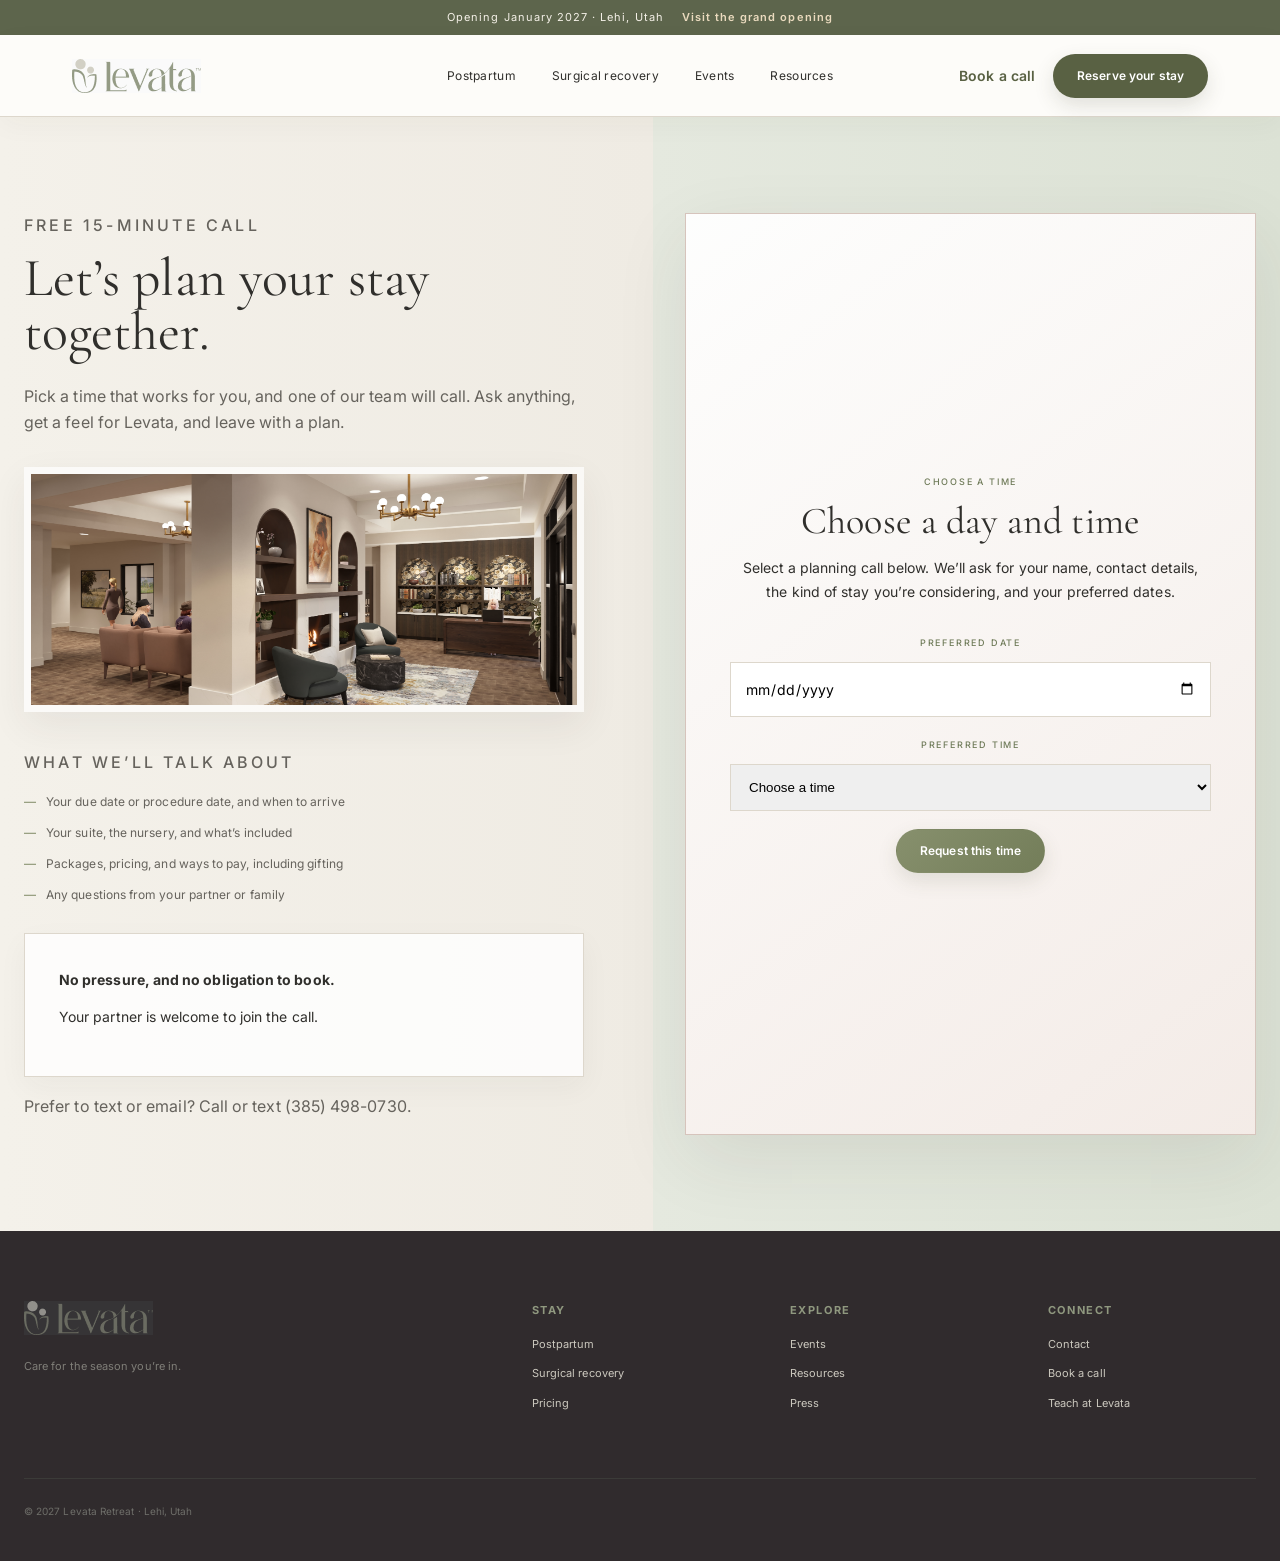
==== concierge.html @ 1cac67ce "Initial Levata retreat prototype" ====
<!doctype html>
<html lang="en"><head><meta charset="UTF-8" /><meta name="viewport" content="width=device-width, initial-scale=1.0" /><title>Book a Call — Levata Retreat</title><meta name="description" content="Schedule a free 15-minute call with Levata to plan your stay." /><link rel="stylesheet" href="styles.css?v=13" /><script src="components.js?v=5" defer></script><script src="script.js" defer></script></head>
<body><levata-header active="concierge"></levata-header><main class="concierge-main"><div class="copy"><p class="eyebrow">Free 15-minute call</p><h1>Let’s plan your stay together.</h1><p>Pick a time that works for you, and one of our team will call. Ask anything, get a feel for Levata, and leave with a plan.</p><figure class="inline-photo"><img src="assets/space-lounge.png" alt="The welcoming lounge at Levata" /></figure><p class="eyebrow" style="margin-top:38px">What we’ll talk about</p><ul class="check-list"><li>Your due date or procedure date, and when to arrive</li><li>Your suite, the nursery, and what’s included</li><li>Packages, pricing, and ways to pay, including gifting</li><li>Any questions from your partner or family</li></ul><div class="panel" style="margin-top:28px"><strong>No pressure, and no obligation to book.</strong><p>Your partner is welcome to join the call.</p></div><p>Prefer to text or email? Call or text (385) 498-0730.</p></div><div class="calendar-embed"><div><p class="eyebrow">Choose a time</p><h2>Choose a day and time</h2><p>Select a planning call below. We’ll ask for your name, contact details, the kind of stay you’re considering, and your preferred dates.</p><form class="js-demo-form" style="margin-top:26px"><label class="eyebrow" for="call-date">Preferred date</label><input id="call-date" type="date" required style="width:100%;margin:10px 0 14px;padding:14px;border:1px solid var(--line)" /><label class="eyebrow" for="call-time">Preferred time</label><select id="call-time" required style="width:100%;margin:10px 0 18px;padding:14px;border:1px solid var(--line)"><option value="">Choose a time</option><option>9:00 a.m.</option><option>11:30 a.m.</option><option>2:00 p.m.</option><option>4:30 p.m.</option></select><button class="button button-olive" type="submit">Request this time</button></form></div></div></main><levata-footer></levata-footer></body></html>
---- styles.css ----
@import url('https://fonts.googleapis.com/css2?family=Cormorant+Garamond:ital,wght@0,400;0,500;0,600;1,400&family=Inter:wght@300;400;500;600&display=swap');

:root {
  --ink: #302f2c;
  --muted: #66635d;
  --olive: #7d8864;
  --olive-dark: #596143;
  --cream: #f2efe8;
  --paper: #fbfaf7;
  --line: #ddd7cc;
  --dark: #302f31;
  --champagne: #b7a47f;
  --rose-clay: #8b6e69;
  --rose-wash: #efe4df;
  --plum-ink: #4a3d40;
  --sage-wash: #e5e9df;
  --sage-soft: #d8decf;
  --sage-mid: #c9d0bd;
  --shadow-soft: 0 24px 70px rgba(52, 47, 39, .09);
  --shadow-card: 0 14px 36px rgba(52, 47, 39, .07);
  --display: 'Cormorant Garamond', Georgia, serif;
  --sans: 'Inter', Arial, sans-serif;
  --page-gutter: max(24px, calc((100vw - 1300px) / 2));
  --section-space: clamp(84px, 7.5vw, 116px);
}

* { box-sizing: border-box; }
html { scroll-behavior: smooth; }
body {
  margin: 0;
  overflow-x: hidden;
  background: var(--paper);
  color: var(--ink);
  font-family: var(--sans);
  font-size: 14px;
  line-height: 1.65;
  letter-spacing: .005em;
  -webkit-font-smoothing: antialiased;
  text-rendering: optimizeLegibility;
}
::selection { background: #d8d2c2; color: var(--ink); }
main, header, footer, section, article, div { min-width: 0; }
h1, h2, h3, h4, p, dd { overflow-wrap: break-word; }
button, input { font: inherit; }
button, a { color: inherit; }
button { cursor: pointer; }
a { text-decoration: none; }
img { display: block; width: 100%; height: 100%; object-fit: cover; }

.announcement {
  min-height: 35px;
  padding: 8px 24px;
  background: #5d654c;
  display: flex;
  justify-content: center;
  align-items: center;
  gap: 18px;
  color: #f5f1e8;
  font-size: 11px;
  line-height: 1.5;
  letter-spacing: .095em;
  text-align: center;
}
.text-link, .footer-link { border: 0; background: none; padding: 0; }
.announcement .text-link { flex: 0 0 auto; color: #eadabe; font-weight: 600; }
.text-link:hover, a:hover { opacity: .68; }

.site-header {
  height: 82px;
  padding: 0 72px;
  position: sticky;
  top: 0;
  z-index: 20;
  display: grid;
  grid-template-columns: minmax(170px, 1fr) auto minmax(260px, 1fr);
  align-items: center;
  gap: 24px;
  background: rgba(253,252,249,.94);
  border-bottom: 1px solid var(--line);
  box-shadow: 0 8px 28px rgba(47, 44, 37, .035);
  backdrop-filter: blur(18px) saturate(115%);
}
.brand { display: block; width: 129px; height: 34px; }
.brand img { width: 129px; height: 34px; object-fit: contain; filter: saturate(.78) contrast(.96); }
.nav { display: flex; align-items: center; justify-content: center; gap: clamp(22px, 2.8vw, 42px); font-size: 12px; letter-spacing: .025em; white-space: nowrap; }
.header-actions { display: flex; align-items: center; justify-content: flex-end; gap: 18px; white-space: nowrap; }
.menu-button { display: none; border: 0; background: none; padding: 10px; }
.menu-button span { display: block; width: 22px; height: 1px; margin: 0; background: var(--ink); }

.button {
  width: fit-content;
  max-width: 100%;
  min-height: 44px;
  padding: 11px 23px;
  border: 1px solid transparent;
  border-radius: 999px;
  display: inline-flex;
  align-items: center;
  justify-content: center;
  flex: 0 0 auto;
  font-size: 12px;
  font-weight: 600;
  line-height: 18px;
  text-align: center;
  white-space: nowrap;
  letter-spacing: .01em;
  box-shadow: inset 0 0 0 1px rgba(255,255,255,.08);
  transition: transform .25s ease, background .25s ease, box-shadow .25s ease;
}
.button:hover { opacity: 1; transform: translateY(-2px); box-shadow: 0 10px 24px rgba(54, 52, 44, .13); }
.button-dark { background: var(--olive-dark); color: #fff; box-shadow: 0 8px 20px rgba(64, 69, 46, .15); }
.button-olive { background: linear-gradient(135deg, #87906d, #737d59); color: #fff; box-shadow: 0 8px 20px rgba(68, 74, 50, .13); }
.button-outline { background: rgba(255,255,255,.22); border-color: #9c978d; }
.button-light { background: #f5f2ea; }
.button-outline-light { border-color: rgba(255,255,255,.45); color: #fff; }
.header-actions .button.active-nav { color: #fff; }

.hero {
  min-height: 728px;
  padding: 22px;
  display: grid;
  grid-template-columns: minmax(0, 42.4%) minmax(0, 1fr);
  background: #e9e5dc;
}
.hero-copy {
  min-height: 728px;
  padding: clamp(64px, 6.9vw, 104px);
  display: flex;
  flex-direction: column;
  align-items: flex-start;
  justify-content: center;
  position: relative;
  background: linear-gradient(145deg, #f4f0eb 0%, #eee8e3 58%, #eadfda 100%);
  border: 1px solid rgba(183,164,127,.14);
}
.hero-copy::after {
  content: '';
  width: 72px;
  height: 1px;
  position: absolute;
  right: 0;
  bottom: 48px;
  background: linear-gradient(90deg, transparent, rgba(89,97,67,.45));
}
.eyebrow {
  margin: 0;
  color: #6f7b59;
  font-size: 9px;
  font-weight: 500;
  line-height: 1.5;
  letter-spacing: .2em;
  text-transform: uppercase;
}
.hero h1, .section-heading h2, .spaces h2, .events h2, .closing h2, .modal h2, .booking-drawer h2 {
  font-family: var(--display);
  font-weight: 400;
}
.hero h1 {
  width: min(100%, 415px);
  margin: 22px 0 28px;
  font-size: clamp(54px, 5vw, 75.6px);
  line-height: .98;
  letter-spacing: -.028em;
  text-wrap: balance;
}
.lede { width: min(100%, 415px); margin: 0; color: var(--muted); font-size: 15px; font-weight: 300; line-height: 1.9; }
.button-row { display: flex; align-items: center; gap: 11px; margin-top: 34px; }
.hero .button-row { flex-wrap: wrap; }
.hero-image { min-height: 728px; overflow: hidden; border: 1px solid rgba(255,255,255,.7); border-radius: 2px; box-shadow: inset 0 0 0 8px rgba(255,255,255,.06); }
.hero-image::after { content: ''; position: absolute; inset: 0; pointer-events: none; background: linear-gradient(180deg, rgba(44,40,34,.03), transparent 55%, rgba(44,40,34,.1)); }
.hero-image { position: relative; }
.hero-image img { object-position: center; }

.stay-planner {
  width: min(1120px, calc(100% - 48px));
  min-height: 80px;
  margin: -28px auto 0;
  padding: 18px;
  position: relative;
  z-index: 5;
  display: grid;
  grid-template-columns: repeat(3, minmax(0, 1fr)) 130px;
  align-items: center;
  background: #fff;
  border: 1px solid var(--line);
  border-color: #d7d0c4;
  box-shadow: var(--shadow-soft);
}
.planner-field {
  min-width: 0;
  min-height: 44px;
  padding: 0 26px;
  border: 0;
  border-right: 1px solid var(--line);
  background: none;
  text-align: left;
}
.planner-field small { display: block; color: #8c8c87; font-size: 9px; letter-spacing: .16em; text-transform: uppercase; }
.planner-field span { display: block; overflow: hidden; font-size: 12px; text-overflow: ellipsis; white-space: nowrap; }

.section-pad { padding: var(--section-space) var(--page-gutter); }

.invitation {
  display: grid;
  grid-template-columns: minmax(260px, 374px) minmax(0, 776px);
  justify-content: center;
  align-items: center;
  gap: clamp(64px, 9.9vw, 150px);
  background: var(--paper);
}
.date-card {
  width: min(100%, 325px);
  aspect-ratio: 1;
  justify-self: center;
  display: flex;
  flex-direction: column;
  align-items: center;
  justify-content: center;
  position: relative;
  background: linear-gradient(145deg, #f3e9e4, var(--rose-wash));
  border: 1px solid #dbcac1;
  box-shadow: var(--shadow-card);
}
.date-card::before, .date-card::after { content: ''; position: absolute; width: 34px; height: 34px; border-color: rgba(183,164,127,.65); }
.date-card::before { top: 14px; left: 14px; border-top: 1px solid; border-left: 1px solid; }
.date-card::after { right: 14px; bottom: 14px; border-right: 1px solid; border-bottom: 1px solid; }
.date-card span { font-size: 9px; letter-spacing: .2em; }
.date-card strong { margin: 4px; font: 500 72px/1 var(--display); }
.invitation-copy { max-width: 776px; }
.invitation h2 { max-width: 680px; margin: 12px 0 18px; font: 400 clamp(42px, 4vw, 60px)/1.02 var(--display); text-wrap: balance; }
.invitation-copy > p { max-width: 660px; color: var(--muted); }
.invitation dl { margin: 30px 0; display: grid; grid-template-columns: repeat(3, minmax(0, 1fr)); gap: 24px; }
.invitation dt { color: #8c8c87; font-size: 9px; letter-spacing: .15em; text-transform: uppercase; }
.invitation dd { margin: 3px 0 0; font-size: 12px; }

.stays { background: linear-gradient(145deg, #e7ebe1 0%, #dce2d5 68%, #eadfda 100%); border-block: 1px solid #d2d9ca; }
.section-heading {
  max-width: 1300px;
  margin: 0 auto 60px;
  display: grid;
  grid-template-columns: minmax(0, 1fr) minmax(280px, 520px);
  align-items: end;
  gap: clamp(48px, 8vw, 120px);
}
.section-heading .eyebrow { grid-column: 1 / -1; }
.section-heading h2 { margin: 12px 0 0; font-size: clamp(48px, 4.7vw, 70px); line-height: 1; text-wrap: balance; }
.section-heading h2::after, .spaces-heading h2::after { content: ''; width: 46px; height: 1px; margin-top: 26px; display: block; background: linear-gradient(90deg, var(--champagne), var(--rose-clay)); }
.section-heading > p:last-child { max-width: 460px; margin: 0; align-self: end; color: var(--muted); }
.stay-grid { max-width: 1300px; margin: auto; display: grid; grid-template-columns: repeat(2, minmax(0, 1fr)); gap: 2px; }
.stay-card { overflow: hidden; background: rgba(255,255,255,.78); border: 1px solid rgba(215,208,196,.8); box-shadow: var(--shadow-card); transition: transform .35s ease, box-shadow .35s ease; }
.stay-card:hover { transform: translateY(-5px); box-shadow: 0 24px 50px rgba(52,47,39,.11); }
.stay-card > img { transition: transform .7s cubic-bezier(.2,.7,.2,1); }
.stay-card:hover > img { transform: scale(1.018); }
.stay-card > img { height: auto; aspect-ratio: 1.75 / 1; }
.card-copy { padding: 30px 34px 34px; }
.card-copy h3 { margin: 0 0 12px; font: 500 32px/1.2 var(--display); }
.card-copy p { max-width: 480px; color: var(--muted); font-size: 12px; }
.card-copy a { margin-top: 15px; display: inline-flex; gap: 10px; font-size: 11px; letter-spacing: .08em; text-transform: uppercase; }

.care {
  display: grid;
  grid-template-columns: minmax(280px, 374px) minmax(0, 1fr);
  align-items: start;
  gap: clamp(64px, 9.9vw, 150px);
  background: var(--paper);
}
.care-intro h2 { margin: 15px 0 28px; font: 400 clamp(48px, 4.7vw, 70px)/.9 var(--display); }
.care-intro > p:last-child { max-width: 360px; color: var(--muted); }
.care-grid { display: grid; grid-template-columns: repeat(2, minmax(0, 1fr)); border-top: 1px solid var(--line); border-left: 1px solid var(--line); }
.care-grid article { min-height: 220px; padding: clamp(28px, 2.7vw, 40px); border-right: 1px solid var(--line); border-bottom: 1px solid var(--line); background: rgba(255,255,255,.45); transition: background .3s ease; }
.care-grid article:hover { background: #f3f0e8; }
.care-grid span { width: 32px; height: 32px; border-radius: 50%; display: grid; place-items: center; background: var(--rose-wash); color: var(--rose-clay); font-size: 9px; border: 1px solid #e0d0ca; }
.care-grid h3 { margin: 36px 0 12px; font: 400 28px/1 var(--display); }
.care-grid p { margin-bottom: 0; color: var(--muted); font-size: 12px; }

.spaces { background: linear-gradient(145deg, #d8ded0 0%, #cbd3c2 74%, #daccc8 100%); border-block: 1px solid #c4ccba; }
.spaces-heading {
  max-width: 1300px;
  margin: 0 auto 55px;
  display: grid;
  grid-template-columns: minmax(0, 1fr) minmax(280px, 520px);
  align-items: end;
  gap: clamp(48px, 8vw, 120px);
}
.spaces-heading h2 { margin: 12px 0 0; font-size: clamp(48px, 4.7vw, 70px); line-height: 1; text-wrap: balance; }
.spaces-heading > p { max-width: 480px; margin: 0; color: var(--muted); }
.space-grid { max-width: 1300px; margin: auto; display: grid; grid-template-columns: repeat(3, minmax(0, 1fr)); gap: 2px; }
.space-card { min-height: 540px; position: relative; overflow: hidden; border: 1px solid rgba(255,255,255,.48); box-shadow: var(--shadow-card); }
.space-card::after { content: ''; position: absolute; inset: 35% 0 0; background: linear-gradient(transparent, rgba(35,35,32,.85)); }
.space-card img { position: absolute; inset: 0; transition: transform .7s; }
.space-card:hover img { transform: scale(1.025); }
.space-card > div { position: absolute; z-index: 2; right: 28px; bottom: 28px; left: 28px; color: #fff; }
.space-card span { width: 38px; height: 38px; border-radius: 50%; display: grid; place-items: center; background: rgba(239,228,223,.94); color: var(--plum-ink); font-size: 10px; border: 1px solid rgba(255,255,255,.55); }
.space-card h3 { margin: 16px 0 5px; font: 400 30px/1.3 var(--display); }
.space-card p { max-width: 330px; margin: 0; color: rgba(255,255,255,.75); font-size: 12px; }

.events {
  display: grid;
  grid-template-columns: minmax(0, 640px) minmax(320px, 520px);
  justify-content: center;
  align-items: center;
  gap: clamp(64px, 9vw, 136px);
  background: var(--paper);
}
.events-image { height: auto; aspect-ratio: 4 / 3; overflow: hidden; border: 10px solid #f1ede5; box-shadow: var(--shadow-soft); }
.events h2 { margin: 12px 0 24px; font-size: clamp(48px, 4.25vw, 64px); line-height: 1.02; letter-spacing: -.025em; text-wrap: balance; }
.events-copy > p:not(.eyebrow) { max-width: 520px; color: var(--muted); }
.events-copy .button { margin-top: 24px; }

.closing { padding: 110px 24px; background: radial-gradient(circle at 50% 0%, #514346 0%, #332d2f 62%); color: #fff; text-align: center; border-top: 1px solid rgba(183,164,127,.3); }
.closing .eyebrow { color: #b8bea9; }
.closing h2 { max-width: 820px; margin: 12px auto 10px; font-size: clamp(48px, 4.25vw, 64px); line-height: 1.02; text-wrap: balance; }
.closing > p:not(.eyebrow) { color: #c8c5bc; }
.closing .button-row { justify-content: center; }

footer {
  padding: 70px var(--page-gutter) 42px;
  display: grid;
  grid-template-columns: minmax(260px, 2.2fr) repeat(3, minmax(130px, 1fr));
  gap: 50px;
  background: #302b2d;
  color: #cbc8be;
}
footer > div { display: flex; flex-direction: column; align-items: flex-start; gap: 11px; }
.brand-footer { opacity: .78; }
.brand-footer + p { color: #7f7e78; font-size: 11px; }
footer h4 { margin: 0 0 5px; color: #8f987f; font-size: 11px; letter-spacing: .14em; text-transform: uppercase; }
footer a, .footer-link { color: #cbc8be; font-size: 11px; text-align: left; }
.copyright { grid-column: 1 / -1; margin: 16px 0 0; padding-top: 24px; border-top: 1px solid #3b3b38; color: #6e6e69; font-size: 10px; }

/* Interior pages */
.page-hero {
  min-height: 632px;
  padding: 96px var(--page-gutter);
  display: grid;
  grid-template-columns: minmax(0, 507px) minmax(360px, 440px);
  justify-content: center;
  align-items: center;
  gap: 64px;
  position: relative;
  background: linear-gradient(90deg, #f4f1ea 0%, #f0ede6 60%, var(--sage-wash) 60%, #dce2d5 100%);
}
.page-hero::after { content: ''; position: absolute; inset: 22px; pointer-events: none; border: 1px solid rgba(183,164,127,.13); }
.page-hero > * { position: relative; z-index: 1; }
.page-hero.no-image { grid-template-columns: minmax(0, 760px); justify-content: start; background: linear-gradient(135deg, #e8ece2 0%, #f4efe9 60%, var(--rose-wash) 100%); }
.page-hero h1, .page-title h1, .contact-copy h1 {
  margin: 14px 0 24px;
  font: 400 clamp(50px, 4.1vw, 62px)/1 var(--display);
  letter-spacing: -.025em;
  text-wrap: balance;
}
.page-hero p:not(.eyebrow), .page-title p:not(.eyebrow) { color: var(--muted); font-size: 15px; line-height: 1.75; }
.page-hero-media { aspect-ratio: 1; overflow: hidden; border: 8px solid rgba(255,255,255,.56); border-radius: 3px; box-shadow: var(--shadow-soft); }
.page-hero .button-row { flex-wrap: wrap; }
.facts {
  padding: 0 var(--page-gutter);
  display: grid;
  grid-template-columns: repeat(4, 1fr);
  gap: 0;
  background: #687153;
  border-block: 1px solid rgba(63,68,48,.32);
}
.facts--postpartum { background: #687153; }
.facts--surgical { background: #765c4c; border-block-color: rgba(72,50,39,.3); }
.fact {
  min-height: 116px;
  padding: 26px 24px;
  display: flex;
  flex-direction: column;
  align-items: center;
  justify-content: center;
  box-sizing: border-box;
  text-align: center;
}
.fact + .fact { border-left: 1px solid rgba(255,255,255,.16); }
.fact strong { display: block; font: 500 28px/1.1 var(--display); white-space: nowrap; }
.fact strong { color: #fbf7ef; }
.fact span { margin-top: 5px; color: rgba(255,255,255,.75); font-size: 11px; line-height: 1.4; }
.content-section { padding: 96px var(--page-gutter); background: var(--paper); }
.content-section.tinted { position: relative; background: linear-gradient(145deg, var(--sage-wash) 0%, #dce3d5 68%, var(--rose-wash) 100%); border-block: 1px solid #ccd4c5; }
.content-section.tinted::before { content: ''; width: 72px; height: 1px; position: absolute; top: 44px; left: var(--page-gutter); background: rgba(89,97,67,.42); }
.content-wrap { max-width: 1010px; margin: 0 auto; }
.content-section h2, .form-card h2, .calendar-title, .map-card h2 {
  margin: 12px 0 18px;
  font: 400 clamp(38px, 3vw, 48px)/1.08 var(--display);
  letter-spacing: -.015em;
  text-wrap: balance;
}
.content-section .intro { max-width: 720px; color: var(--muted); }
.feature-grid { margin-top: 44px; display: grid; grid-template-columns: repeat(4, 1fr); gap: 22px; }
.feature { padding-top: 20px; border-top: 1px solid #aab397; }
.feature h3 { margin: 0 0 10px; font: 400 24px/1.15 var(--display); }
.feature p, .note-card p { color: var(--muted); font-size: 12px; }
.split { display: grid; grid-template-columns: 1fr 1fr; align-items: center; gap: 70px; }
.panel, .note-card, .price-card, .directory-card, .course-card { background: rgba(255,255,255,.82); border: 1px solid var(--line); box-shadow: 0 10px 28px rgba(52,47,39,.045); }
.panel { padding: 34px; }
.panel ul, .check-list { margin: 18px 0 0; padding: 0; list-style: none; }
.panel li, .check-list li { margin: 11px 0; color: var(--muted); font-size: 12px; }
.panel li::before, .check-list li::before { content: '—'; margin-right: 10px; color: var(--olive); }
.day-grid, .inclusion-grid { margin-top: 42px; display: grid; grid-template-columns: repeat(3, 1fr); gap: 18px; }
.day-grid article, .inclusion-grid article { padding: 28px; background: rgba(255,255,255,.84); border: 1px solid #ccd3c6; box-shadow: 0 12px 30px rgba(65,72,50,.055); }
.day-grid h3, .inclusion-grid h3 { margin: 0 0 10px; font: 400 25px/1.15 var(--display); }
.day-grid p, .inclusion-grid p { margin: 0; color: var(--muted); font-size: 12px; }
.faq { margin-top: 34px; border-top: 1px solid var(--line); }
.faq details { padding: 20px 0; border-bottom: 1px solid var(--line); }
.faq summary { cursor: pointer; font-weight: 600; font-size: 12px; }
.faq p { max-width: 800px; margin-bottom: 0; color: var(--muted); font-size: 12px; }
.page-cta { padding: 96px 24px; background: radial-gradient(circle at 50% 0%, #514346 0%, #332d2f 64%); color: #fff; text-align: center; border-top: 1px solid rgba(183,164,127,.3); }
.page-cta h2 { max-width: 780px; margin: 12px auto 10px; font: 400 clamp(44px, 4vw, 60px)/1 var(--display); }
.page-cta h2::before { content: '◆'; margin: 0 auto 18px; display: block; color: var(--champagne); font: 8px/1 var(--sans); }
.page-cta > p:not(.eyebrow) { color: #c8c5bc; }
.page-cta .button-row { justify-content: center; flex-wrap: wrap; }

/* Editorial image modules create visual pauses on information-heavy pages. */
.editorial-gallery {
  margin-top: 54px;
  display: grid;
  grid-template-columns: 1.15fr .85fr;
  gap: 18px;
}
.editorial-gallery figure,
.visual-banner,
.image-triptych figure,
.inline-photo {
  margin: 0;
  position: relative;
  overflow: hidden;
  border: 7px solid rgba(255,255,255,.68);
  box-shadow: var(--shadow-card);
}
.editorial-gallery figure { height: 390px; }
.editorial-gallery img,
.visual-banner img,
.image-triptych img,
.inline-photo img { transition: transform .7s ease; }
.editorial-gallery figure:hover img,
.visual-banner:hover img,
.image-triptych figure:hover img,
.inline-photo:hover img { transform: scale(1.025); }
.editorial-gallery figcaption,
.image-triptych figcaption {
  position: absolute;
  right: 18px;
  bottom: 16px;
  left: 18px;
  z-index: 1;
  color: #fff;
  font: 500 10px/1.4 var(--sans);
  letter-spacing: .13em;
  text-transform: uppercase;
}
.editorial-gallery figure::after,
.image-triptych figure::after {
  content: '';
  position: absolute;
  inset: 45% 0 0;
  background: linear-gradient(transparent, rgba(45,38,33,.6));
}
.visual-banner { height: 420px; margin-top: 46px; }
.visual-banner img { object-position: center 58%; }
.image-triptych { margin-top: 52px; display: grid; grid-template-columns: repeat(3, 1fr); gap: 14px; }
.image-triptych figure { height: 300px; }
.inline-photo { height: 245px; margin: 32px 0 36px; }
.inline-photo img { object-position: center 58%; }
.contact-photo { height: 235px; margin: 28px 0 30px; }

/* Surgical recovery uses its own warm, non-green hospitality palette. */
.theme-surgical {
  --olive: #86634f;
  --olive-dark: #604638;
  --sage-wash: #eee3d7;
  --sage-soft: #e5d5c5;
  --sage-mid: #d8c1ac;
}
.theme-surgical .announcement { background: #604638; }
.theme-surgical .announcement .text-link { color: #f0d8bd; }
.theme-surgical .brand img { filter: grayscale(1) sepia(.3) saturate(.7) contrast(.95); }
.theme-surgical .eyebrow { color: #86634f; }
.theme-surgical .button-dark,
.theme-surgical .button-olive {
  background: #755541;
  box-shadow: 0 8px 20px rgba(78,53,39,.14);
}
.theme-surgical .page-hero {
  background: linear-gradient(90deg, #f4f0e9 0%, #eee7de 60%, #e3d3c3 60%, #d7c0aa 100%);
}
.theme-surgical .content-section.tinted {
  background: linear-gradient(145deg, #eee4d9 0%, #e5d5c6 70%, #ddc6b7 100%);
  border-block-color: #d7c2af;
}
.theme-surgical .content-section.tinted::before { background: rgba(117,85,65,.42); }
.theme-surgical .feature { border-top-color: #c7ad96; }
.theme-surgical .day-grid article,
.theme-surgical .inclusion-grid article {
  border-color: #d4beaa;
  box-shadow: 0 12px 30px rgba(91,63,46,.055);
}
.theme-surgical .page-cta .eyebrow { color: #d8bda7; }
.theme-surgical footer h4 { color: #bba28f; }

.calendar-shell { margin-top: 38px; padding: 0; overflow: hidden; background: #fff; border: 1px solid var(--line); }
.calendar-head { padding: 20px; display: flex; justify-content: space-between; border-bottom: 1px solid var(--line); }
.calendar-grid { display: grid; grid-template-columns: repeat(7, 1fr); }
.calendar-grid > div { min-height: 100px; padding: 10px; border-right: 1px solid var(--line); border-bottom: 1px solid var(--line); color: #77766f; font-size: 11px; }
.calendar-grid strong { display: block; color: var(--ink); }
.calendar-event { margin-top: 8px; padding: 7px; display: block; background: #edf0e8; color: var(--ink); font-size: 9px; line-height: 1.25; }

.page-title { padding: 92px 24px 76px; position: relative; background: linear-gradient(145deg, #eef1e8 0%, #e2e7dc 55%, var(--rose-wash) 100%); text-align: center; border-bottom: 1px solid #cfd6c8; }
.page-title::after { content: ''; width: 44px; height: 1px; position: absolute; bottom: 42px; left: 50%; background: var(--champagne); transform: translateX(-50%); }
.page-title p { max-width: 530px; margin-inline: auto; }
.filter-pills { margin-top: 28px; display: flex; justify-content: center; flex-wrap: wrap; gap: 10px; }
.filter-pills a {
  padding: 8px 18px;
  border: 1px solid #d7d0c4;
  border-radius: 99px;
  background: rgba(255,255,255,.74);
  box-shadow: 0 6px 18px rgba(52,47,39,.04);
  font-size: 11px;
  transition: color .22s ease, background .22s ease, border-color .22s ease, transform .16s ease, box-shadow .22s ease;
}
.filter-pills a:hover { opacity: 1; border-color: #aeb79c; background: #f8f8f3; }
.filter-pills a:active,
.filter-pills a.is-pressed {
  border-color: var(--olive-dark);
  background: var(--olive-dark);
  color: #fff;
  box-shadow: 0 8px 20px rgba(68,74,50,.16);
  transform: translateY(1px) scale(.97);
}
.resource-feature { display: grid; grid-template-columns: .8fr 1.2fr; min-height: 460px; }
.resource-feature .resource-image { min-height: 420px; }
.resource-feature .resource-copy { padding: 72px; align-self: stretch; display: flex; flex-direction: column; justify-content: center; background: linear-gradient(135deg, #fdfcf9 0%, var(--sage-wash) 100%); }
.resource-feature h2 { margin: 12px 0; font: 400 clamp(38px, 3vw, 48px)/1.08 var(--display); }
.signup { display: flex; gap: 10px; margin-top: 24px; }
.signup input { min-width: 0; flex: 1; padding: 13px 18px; border: 1px solid var(--line); border-radius: 99px; }
.directory-grid, .course-grid, .partner-grid { margin-top: 36px; display: grid; grid-template-columns: repeat(3, 1fr); gap: 14px; }
.directory-card, .course-card { min-height: 145px; padding: 23px; border-radius: 5px; transition: transform .25s ease, box-shadow .25s ease; }
.directory-card:hover, .course-card:hover, .note-card:hover { transform: translateY(-3px); box-shadow: var(--shadow-card); }
.directory-card small, .course-card small { color: var(--olive); font-size: 9px; letter-spacing: .15em; text-transform: uppercase; }
.directory-card h3, .course-card h3 { margin: 10px 0 6px; font: 500 18px/1.2 var(--sans); }
.directory-card p, .course-card p { color: var(--muted); font-size: 11px; }
.partner-grid { grid-template-columns: repeat(4, 1fr); }
.partner-grid .note-card { min-height: 125px; padding: 22px; }
.partner-brand { display: flex; align-items: center; gap: 14px; }
.partner-logo {
  width: 54px;
  height: 54px;
  flex: 0 0 54px;
  overflow: hidden;
  border: 3px solid #fff;
  border-radius: 50%;
  background: #fff;
  box-shadow: 0 6px 18px rgba(52,47,39,.1);
}
.partner-logo img { width: 100%; height: 100%; object-fit: cover; }
.partner-card p { margin: 12px 0 0 68px; }

.price-grid { margin-top: 44px; display: grid; grid-template-columns: repeat(3, 1fr); gap: 18px; }
.price-card { min-height: 310px; padding: 30px; transition: transform .3s ease, box-shadow .3s ease; }
.price-card:hover { transform: translateY(-4px); box-shadow: var(--shadow-card); }
.price-card.featured { background: linear-gradient(145deg, #f1e9e4, #e8ddd7); border-color: #c9b5ac; box-shadow: var(--shadow-card); }
.price-card h3 { margin: 24px 0 16px; font: 400 31px/1 var(--display); }
.price-card .price { font: 400 27px/1 var(--display); }
.price-card ul { padding-left: 18px; color: var(--muted); font-size: 12px; }
.comparison { width: 100%; margin-top: 32px; border-collapse: collapse; font-size: 12px; }
.comparison th, .comparison td { padding: 18px 12px; border-bottom: 1px solid #cbc6bb; text-align: left; vertical-align: top; }
.comparison th { color: #7c8b6a; font-size: 9px; letter-spacing: .13em; text-transform: uppercase; }

.contact-hero { padding: 92px var(--page-gutter); display: grid; grid-template-columns: 1.2fr .8fr; gap: 72px; background: linear-gradient(90deg, #f4f1ea 0%, #f0ece4 57%, var(--sage-wash) 57%, #dce2d5 100%); }
.contact-copy { padding-top: 10px; }
.contact-copy > p { max-width: 700px; color: var(--muted); font-size: 16px; }
.contact-details { margin-top: 36px; }
.contact-details div { padding: 20px 0; display: grid; grid-template-columns: 120px 1fr; border-top: 1px solid var(--line); }
.contact-details span { color: var(--olive); font-size: 10px; letter-spacing: .18em; text-transform: uppercase; }
.contact-details strong { font: 400 23px/1.25 var(--display); }
.form-card { padding: 38px; background: rgba(255,255,255,.9); border: 1px solid rgba(215,208,196,.8); border-radius: 4px; box-shadow: var(--shadow-soft); }
.form-grid { display: grid; grid-template-columns: 1fr 1fr; gap: 15px; }
.form-card label { display: grid; gap: 6px; color: var(--muted); font-size: 11px; }
.form-card label.full { grid-column: 1 / -1; }
.form-card input, .form-card select, .form-card textarea { width: 100%; padding: 13px; border: 1px solid var(--line); background: #fff; font: inherit; }
.form-card textarea { min-height: 120px; resize: vertical; }
.form-card .button { width: 100%; margin-top: 18px; }
.map-section { min-height: 460px; padding: 70px var(--page-gutter); display: flex; align-items: center; background: #eae6da center/cover no-repeat; }
.map-card { width: 320px; padding: 32px; background: rgba(255,255,255,.94); border: 1px solid rgba(215,208,196,.9); box-shadow: var(--shadow-soft); }
.map-card h2 { font-size: 32px; }

.concierge-main { padding: 96px var(--page-gutter); display: grid; grid-template-columns: 1fr 1fr; gap: 90px; background: linear-gradient(90deg, #f4f1ea 0%, #efebe3 51%, var(--sage-wash) 51%, #dce2d5 100%); }
.concierge-main .copy { max-width: 560px; }
.concierge-main h1 { margin: 14px 0 24px; font: 400 clamp(50px, 4.2vw, 64px)/1 var(--display); }
.concierge-main .copy > p { color: var(--muted); font-size: 16px; }
.calendar-embed { min-height: 600px; padding: 44px; display: grid; place-items: center; background: linear-gradient(145deg, rgba(255,255,255,.94), rgba(245,236,232,.94)); border: 1px solid #d6c4bc; box-shadow: var(--shadow-soft); text-align: center; }
.calendar-embed h2 { margin: 12px 0; font: 400 38px/1.1 var(--display); }

.active-nav { color: var(--olive-dark); font-weight: 600; }
.nav .active-nav { position: relative; }
.nav .active-nav::after { content: ''; height: 1px; position: absolute; right: 0; bottom: -10px; left: 0; background: var(--champagne); }

.modal { width: min(520px, calc(100% - 32px)); padding: 55px; border: 0; background: var(--paper); color: var(--ink); box-shadow: 0 30px 90px rgba(0,0,0,.25); }
.modal::backdrop { background: rgba(30,30,28,.6); backdrop-filter: blur(3px); }
.modal h2, .booking-drawer h2 { margin: 14px 0; font-size: clamp(40px, 5vw, 50px); line-height: 1; text-wrap: balance; }
.modal > p:not(.eyebrow) { color: var(--muted); }
.modal form, .booking-drawer form { margin-top: 32px; display: grid; gap: 18px; }
.modal label, .booking-drawer label { font-size: 10px; letter-spacing: .12em; text-transform: uppercase; }
.modal input, .booking-drawer input { width: 100%; margin-top: 7px; padding: 14px; border: 1px solid var(--line); background: #fff; }
.close { position: absolute; top: 15px; right: 22px; padding: 6px; border: 0; background: none; font: 300 30px/1 var(--sans); }

.booking-drawer { width: min(560px, 100%); height: 100dvh; padding: 80px 60px; position: fixed; z-index: 50; top: 0; right: 0; overflow: auto; background: var(--paper); transform: translateX(102%); transition: transform .4s cubic-bezier(.2,.8,.2,1); }
.booking-drawer.open { transform: none; }
.scrim { position: fixed; z-index: 40; inset: 0; pointer-events: none; background: rgba(30,30,28,.52); opacity: 0; transition: opacity .3s; }
.scrim.open { pointer-events: auto; opacity: 1; }
.choice-grid { margin: 36px 0; display: grid; gap: 10px; }
.choice-grid button { padding: 20px; border: 1px solid var(--line); background: #fff; font-family: var(--display); font-size: 24px; line-height: 1.1; text-align: left; }
.choice-grid button small { margin-top: 6px; display: block; color: var(--muted); font-family: var(--sans); font-size: 11px; line-height: 1.4; }
.choice-grid button.selected { border-color: var(--olive); background: #f1f0e8; }
.booking-drawer .button:disabled { opacity: .4; }
.toast { max-width: calc(100% - 32px); padding: 13px 20px; position: fixed; z-index: 80; bottom: 25px; left: 50%; pointer-events: none; border-radius: 3px; background: var(--dark); color: #fff; text-align: center; opacity: 0; transform: translate(-50%, 30px); transition: .3s; }
.toast.show { opacity: 1; transform: translate(-50%, 0); }

.reveal { opacity: 0; transform: translateY(24px); transition: opacity .7s, transform .7s; }
.reveal.visible { opacity: 1; transform: none; }

@media (max-width: 1180px) {
  .site-header { height: 72px; padding: 0 28px; grid-template-columns: 1fr auto; }
  .nav, .header-actions { display: none; }
  .menu-button { display: flex; flex-direction: column; gap: 5px; }
  .site-header.menu-open .nav {
    padding: 30px;
    position: absolute;
    top: 71px;
    right: 0;
    left: 0;
    display: flex;
    flex-direction: column;
    align-items: flex-start;
    gap: 20px;
    background: #fff;
    border-bottom: 1px solid var(--line);
    box-shadow: 0 14px 30px rgba(52,50,51,.08);
  }
  .hero-copy { padding: clamp(56px, 6vw, 76px); }
  .hero h1 { font-size: clamp(52px, 6vw, 66px); }
  .stay-planner { grid-template-columns: repeat(3, minmax(0, 1fr)) 132px; }
  .planner-field { padding-inline: 18px; }
  .section-heading, .spaces-heading { gap: 48px; }
  .care { gap: 64px; }
  .events { gap: 64px; }
  footer { gap: 32px; }
}

@media (max-width: 960px) {
  :root { --page-gutter: 32px; --section-space: 88px; }
  .hero { grid-template-columns: 1fr; min-height: auto; }
  .hero-copy { min-height: auto; padding: 80px 9vw; }
  .hero h1 { width: min(100%, 620px); font-size: clamp(54px, 8vw, 72px); }
  .lede { width: min(100%, 570px); }
  .hero-image { min-height: 0; aspect-ratio: 16 / 9; }
  .stay-planner { margin-top: 20px; grid-template-columns: repeat(2, minmax(0, 1fr)); row-gap: 18px; }
  .stay-planner .planner-field:nth-child(3) { display: none; }
  .stay-planner > .button { width: 100%; grid-column: 1 / -1; }
  .planner-field:nth-child(2) { border-right: 0; }
  .invitation { grid-template-columns: minmax(220px, .65fr) 1.35fr; gap: 56px; }
  .invitation h2 { font-size: clamp(40px, 5.8vw, 54px); }
  .section-heading, .spaces-heading { grid-template-columns: 1fr; gap: 20px; }
  .section-heading > p:last-child, .spaces-heading > p { max-width: 620px; }
  .care { grid-template-columns: 1fr; gap: 48px; }
  .care-intro { max-width: 620px; }
  .care-intro > p:last-child { max-width: 540px; }
  .space-card { min-height: 480px; }
  .events { grid-template-columns: minmax(0, 1.1fr) minmax(280px, .9fr); gap: 48px; }
  .events h2 { font-size: clamp(42px, 5.5vw, 54px); }
  footer { grid-template-columns: 1.5fr repeat(3, 1fr); gap: 28px; }
  .page-hero { grid-template-columns: 1fr 1fr; padding-block: 72px; }
  .feature-grid { grid-template-columns: repeat(2, 1fr); }
  .contact-hero, .concierge-main { gap: 44px; }
  .resource-feature .resource-copy { padding: 48px; }
}

@media (max-width: 700px) {
  :root { --page-gutter: 24px; --section-space: 72px; }
  .announcement { padding-inline: 12px; font-size: 9px; }
  .announcement span { overflow: hidden; text-overflow: ellipsis; white-space: nowrap; }
  .site-header { padding-inline: 22px; }
  .site-header .brand,
  .site-header .brand img { width: 108px; height: 29px; }
  .hero { padding: 12px; }
  .hero-copy { padding: 64px 28px; }
  .hero h1 { font-size: clamp(44px, 12.3vw, 58px); line-height: .98; }
  .hero-image { aspect-ratio: 4 / 3; }
  .hero .button-row { width: 100%; align-items: flex-start; flex-direction: column; }
  .hero .button { width: auto; }
  .stay-planner { width: calc(100% - 24px); grid-template-columns: 1fr; padding: 12px; }
  .stay-planner .planner-field { display: none; }
  .stay-planner > .button { grid-column: auto; }
  .invitation { grid-template-columns: 1fr; gap: 48px; }
  .date-card { width: min(220px, 70vw); justify-self: start; }
  .invitation dl { grid-template-columns: 1fr; gap: 16px; }
  .stay-grid { grid-template-columns: 1fr; gap: 16px; }
  .care-grid { grid-template-columns: 1fr; }
  .space-grid { grid-template-columns: 1fr; gap: 16px; }
  .space-card { min-height: 0; aspect-ratio: 4 / 5; }
  .events { grid-template-columns: 1fr; gap: 48px; }
  .events-image { aspect-ratio: 4 / 3; }
  .closing { padding: 88px 24px; }
  .closing .button-row { flex-wrap: wrap; justify-content: center; }
  footer { grid-template-columns: 1fr 1fr; }
  footer > div:first-child { grid-column: 1 / -1; }
  footer > div:last-of-type { display: none; }
  .copyright { grid-column: 1 / -1; }
  .booking-drawer { padding: 75px 25px; }
  .modal { padding: 48px 25px; }
  .page-hero { min-height: 0; grid-template-columns: 1fr; padding-block: 64px; gap: 42px; }
  .page-hero { background: linear-gradient(180deg, #f4f1ea 0%, #f0ede6 55%, var(--sage-wash) 55%, #dce2d5 100%); }
  .theme-surgical .page-hero { background: linear-gradient(180deg, #f4f0e9 0%, #eee7de 55%, #e3d3c3 55%, #d7c0aa 100%); }
  .page-hero.no-image { background: linear-gradient(145deg, #eef1e8, var(--rose-wash)); }
  .page-hero-media { aspect-ratio: 4 / 3; }
  .facts { padding-inline: 20px; grid-template-columns: repeat(2, 1fr); }
  .fact { min-height: 108px; padding: 22px 12px; }
  .content-section { padding-block: 72px; }
  .feature-grid, .day-grid, .inclusion-grid, .directory-grid, .course-grid, .partner-grid, .price-grid { grid-template-columns: 1fr; }
  .editorial-gallery { grid-template-columns: 1fr; }
  .editorial-gallery figure { height: 290px; }
  .visual-banner { height: 280px; }
  .image-triptych { grid-template-columns: 1fr 1fr; }
  .image-triptych figure { height: 210px; }
  .image-triptych figure:last-child { height: 250px; grid-column: 1 / -1; }
  .inline-photo, .contact-photo { height: 245px; }
  .split, .contact-hero, .concierge-main, .resource-feature { grid-template-columns: 1fr; }
  .resource-feature .resource-image { min-height: 350px; }
  .resource-feature .resource-copy { padding: 60px 24px; }
  .calendar-grid > div { min-height: 70px; padding: 6px; }
  .calendar-event { font-size: 0; min-height: 9px; }
  .comparison { display: block; overflow-x: auto; white-space: nowrap; }
  .contact-hero, .concierge-main { padding-block: 64px; gap: 50px; }
  .contact-hero, .concierge-main { background: linear-gradient(180deg, #f4f1ea 0%, #f0ede6 50%, var(--sage-wash) 50%, #dce2d5 100%); }
  .fact + .fact { border-left: 0; }
  .fact:nth-child(even) { border-left: 1px solid rgba(255,255,255,.16); }
  .fact:nth-child(n+3) { border-top: 1px solid rgba(255,255,255,.16); }
  .form-card { padding: 28px 20px; }
  .form-grid { grid-template-columns: 1fr; }
  .form-card label.full { grid-column: auto; }
  .calendar-embed { min-height: 440px; padding: 28px; }
}

@media (max-width: 420px) {
  .button { padding-inline: 20px; white-space: normal; }
  .hero h1 { font-size: 46px; }
  .section-heading h2, .spaces-heading h2, .care-intro h2, .events h2, .closing h2 { font-size: 44px; }
  .card-copy { padding-inline: 24px; }
  .space-card > div { right: 24px; bottom: 24px; left: 24px; }
  footer { gap: 38px 24px; }
}

@media (prefers-reduced-motion: reduce) {
  html { scroll-behavior: auto; }
  *, *::before, *::after { transition: none !important; }
  .reveal { opacity: 1; transform: none; }
}
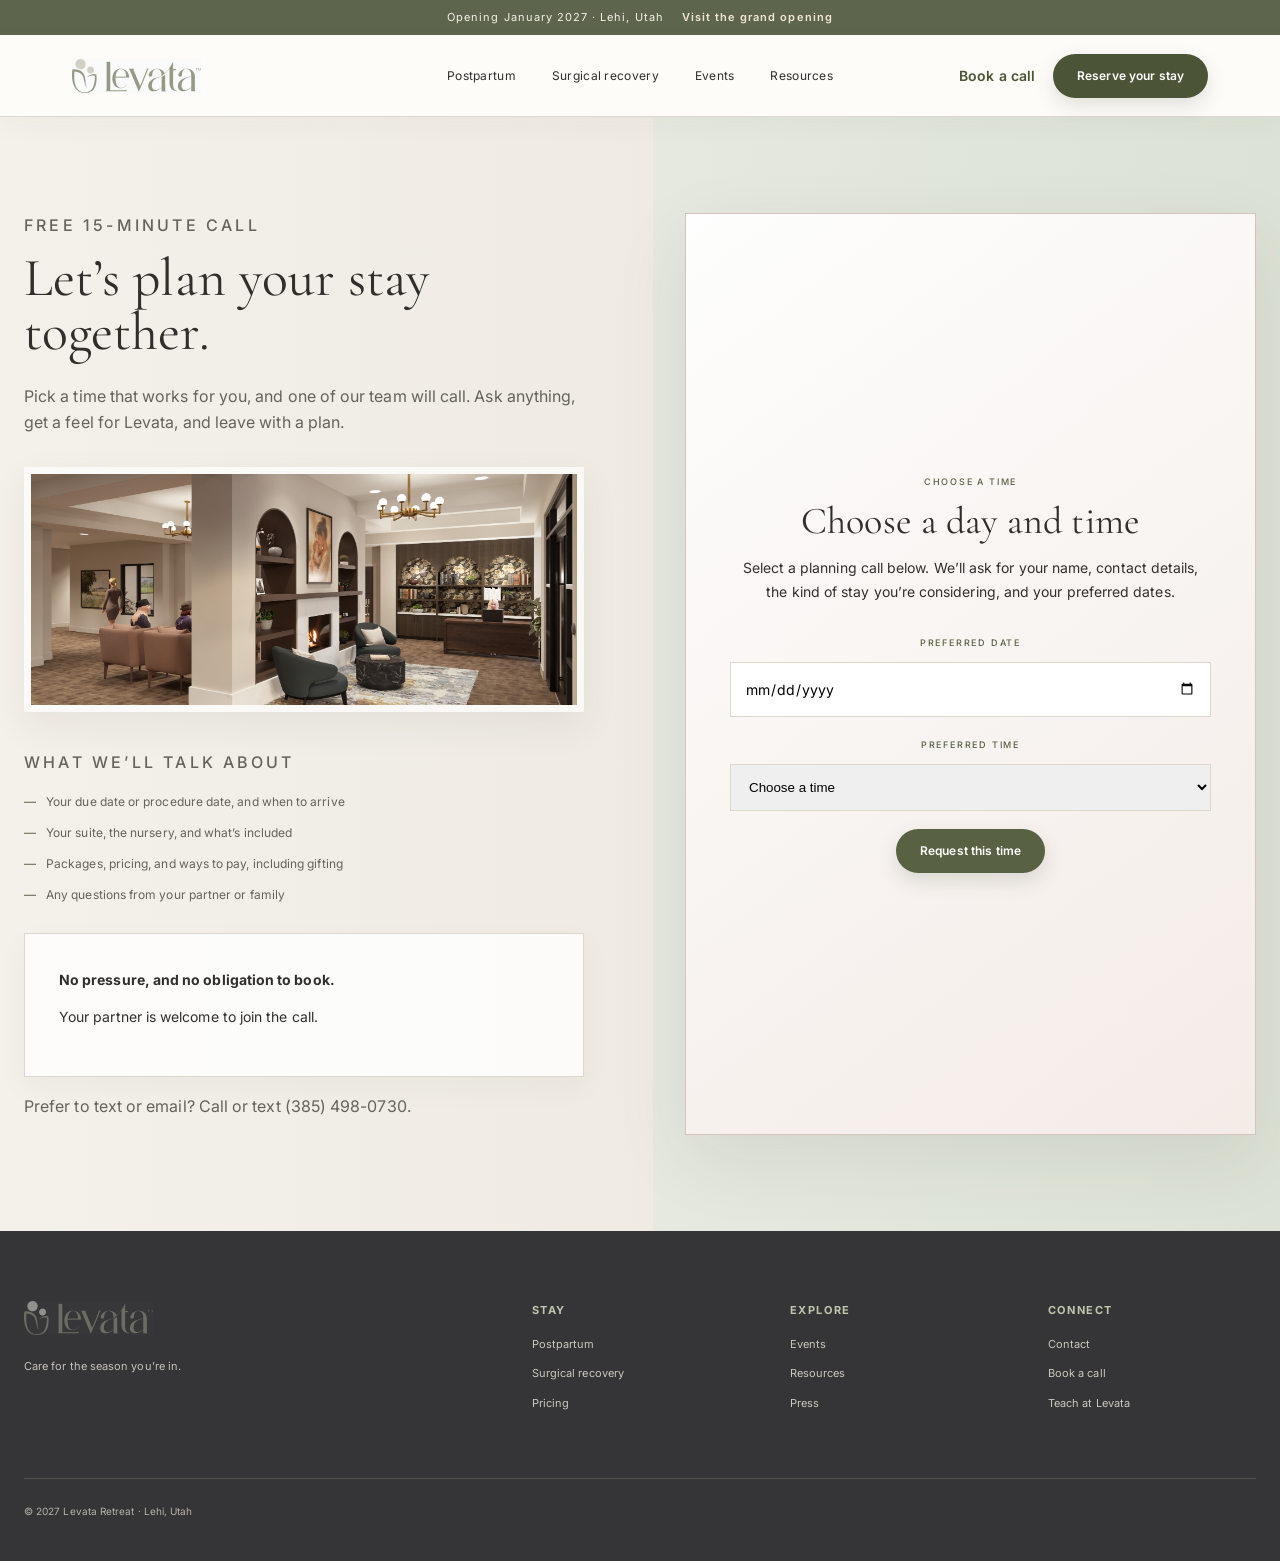
==== commit 9b48530f: "Expand Levata site content and refine visual system" ====
--- a/concierge.html
+++ b/concierge.html
@@ -1,3 +1,3 @@
 <!doctype html>
-<html lang="en"><head><meta charset="UTF-8" /><meta name="viewport" content="width=device-width, initial-scale=1.0" /><title>Book a Call — Levata Retreat</title><meta name="description" content="Schedule a free 15-minute call with Levata to plan your stay." /><link rel="stylesheet" href="styles.css?v=13" /><script src="components.js?v=5" defer></script><script src="script.js" defer></script></head>
+<html lang="en"><head><meta charset="UTF-8" /><meta name="viewport" content="width=device-width, initial-scale=1.0" /><title>Book a Call — Levata Retreat</title><meta name="description" content="Schedule a free 15-minute call with Levata to plan your stay." /><link rel="stylesheet" href="styles.css?v=32" /><script src="components.js?v=7" defer></script><script src="script.js?v=6" defer></script></head>
 <body><levata-header active="concierge"></levata-header><main class="concierge-main"><div class="copy"><p class="eyebrow">Free 15-minute call</p><h1>Let’s plan your stay together.</h1><p>Pick a time that works for you, and one of our team will call. Ask anything, get a feel for Levata, and leave with a plan.</p><figure class="inline-photo"><img src="assets/space-lounge.png" alt="The welcoming lounge at Levata" /></figure><p class="eyebrow" style="margin-top:38px">What we’ll talk about</p><ul class="check-list"><li>Your due date or procedure date, and when to arrive</li><li>Your suite, the nursery, and what’s included</li><li>Packages, pricing, and ways to pay, including gifting</li><li>Any questions from your partner or family</li></ul><div class="panel" style="margin-top:28px"><strong>No pressure, and no obligation to book.</strong><p>Your partner is welcome to join the call.</p></div><p>Prefer to text or email? Call or text (385) 498-0730.</p></div><div class="calendar-embed"><div><p class="eyebrow">Choose a time</p><h2>Choose a day and time</h2><p>Select a planning call below. We’ll ask for your name, contact details, the kind of stay you’re considering, and your preferred dates.</p><form class="js-demo-form" style="margin-top:26px"><label class="eyebrow" for="call-date">Preferred date</label><input id="call-date" type="date" required style="width:100%;margin:10px 0 14px;padding:14px;border:1px solid var(--line)" /><label class="eyebrow" for="call-time">Preferred time</label><select id="call-time" required style="width:100%;margin:10px 0 18px;padding:14px;border:1px solid var(--line)"><option value="">Choose a time</option><option>9:00 a.m.</option><option>11:30 a.m.</option><option>2:00 p.m.</option><option>4:30 p.m.</option></select><button class="button button-olive" type="submit">Request this time</button></form></div></div></main><levata-footer></levata-footer></body></html>
--- a/styles.css
+++ b/styles.css
@@ -3,8 +3,8 @@
 :root {
   --ink: #302f2c;
   --muted: #66635d;
-  --olive: #7d8864;
-  --olive-dark: #596143;
+  --olive: #596143;
+  --olive-dark: #4b5437;
   --cream: #f2efe8;
   --paper: #fbfaf7;
   --line: #ddd7cc;
@@ -46,6 +46,7 @@
 button { cursor: pointer; }
 a { text-decoration: none; }
 img { display: block; width: 100%; height: 100%; object-fit: cover; }
+:focus-visible { outline: 3px solid #4b5437; outline-offset: 3px; }
 
 .announcement {
   min-height: 35px;
@@ -62,7 +63,7 @@
   text-align: center;
 }
 .text-link, .footer-link { border: 0; background: none; padding: 0; }
-.announcement .text-link { flex: 0 0 auto; color: #eadabe; font-weight: 600; }
+.announcement .text-link { flex: 0 0 auto; color: #f2e7d2; font-weight: 600; }
 .text-link:hover, a:hover { opacity: .68; }
 
 .site-header {
@@ -109,9 +110,9 @@
 }
 .button:hover { opacity: 1; transform: translateY(-2px); box-shadow: 0 10px 24px rgba(54, 52, 44, .13); }
 .button-dark { background: var(--olive-dark); color: #fff; box-shadow: 0 8px 20px rgba(64, 69, 46, .15); }
-.button-olive { background: linear-gradient(135deg, #87906d, #737d59); color: #fff; box-shadow: 0 8px 20px rgba(68, 74, 50, .13); }
+.button-olive { background: #596143; color: #fff; box-shadow: 0 8px 20px rgba(68, 74, 50, .16); }
 .button-outline { background: rgba(255,255,255,.22); border-color: #9c978d; }
-.button-light { background: #f5f2ea; }
+.button-light { background: #f5f2ea; color: var(--ink); }
 .button-outline-light { border-color: rgba(255,255,255,.45); color: #fff; }
 .header-actions .button.active-nav { color: #fff; }
 
@@ -144,7 +145,7 @@
 }
 .eyebrow {
   margin: 0;
-  color: #6f7b59;
+  color: #596143;
   font-size: 9px;
   font-weight: 500;
   line-height: 1.5;
@@ -195,7 +196,7 @@
   background: none;
   text-align: left;
 }
-.planner-field small { display: block; color: #8c8c87; font-size: 9px; letter-spacing: .16em; text-transform: uppercase; }
+.planner-field small { display: block; color: #625f59; font-size: 9px; letter-spacing: .16em; text-transform: uppercase; }
 .planner-field span { display: block; overflow: hidden; font-size: 12px; text-overflow: ellipsis; white-space: nowrap; }
 
 .section-pad { padding: var(--section-space) var(--page-gutter); }
@@ -217,7 +218,7 @@
   align-items: center;
   justify-content: center;
   position: relative;
-  background: linear-gradient(145deg, #f3e9e4, var(--rose-wash));
+  background: linear-gradient(145deg, #f4f0eb, #e7ded5);
   border: 1px solid #dbcac1;
   box-shadow: var(--shadow-card);
 }
@@ -230,10 +231,12 @@
 .invitation h2 { max-width: 680px; margin: 12px 0 18px; font: 400 clamp(42px, 4vw, 60px)/1.02 var(--display); text-wrap: balance; }
 .invitation-copy > p { max-width: 660px; color: var(--muted); }
 .invitation dl { margin: 30px 0; display: grid; grid-template-columns: repeat(3, minmax(0, 1fr)); gap: 24px; }
-.invitation dt { color: #8c8c87; font-size: 9px; letter-spacing: .15em; text-transform: uppercase; }
+.invitation dt { color: #625f59; font-size: 9px; letter-spacing: .15em; text-transform: uppercase; }
 .invitation dd { margin: 3px 0 0; font-size: 12px; }
 
-.stays { background: linear-gradient(145deg, #e7ebe1 0%, #dce2d5 68%, #eadfda 100%); border-block: 1px solid #d2d9ca; }
+.stays { background: #b0b6a1; border-block: 1px solid #a8b09a; }
+.stays .eyebrow, .spaces .eyebrow { color: #3f4632; }
+.stays .section-heading > p:last-child, .spaces .spaces-heading > p { color: #393a34; }
 .section-heading {
   max-width: 1300px;
   margin: 0 auto 60px;
@@ -269,11 +272,11 @@
 .care-grid { display: grid; grid-template-columns: repeat(2, minmax(0, 1fr)); border-top: 1px solid var(--line); border-left: 1px solid var(--line); }
 .care-grid article { min-height: 220px; padding: clamp(28px, 2.7vw, 40px); border-right: 1px solid var(--line); border-bottom: 1px solid var(--line); background: rgba(255,255,255,.45); transition: background .3s ease; }
 .care-grid article:hover { background: #f3f0e8; }
-.care-grid span { width: 32px; height: 32px; border-radius: 50%; display: grid; place-items: center; background: var(--rose-wash); color: var(--rose-clay); font-size: 9px; border: 1px solid #e0d0ca; }
+.care-grid span { width: 32px; height: 32px; border-radius: 50%; display: grid; place-items: center; background: var(--rose-wash); color: #624c4f; font-size: 9px; border: 1px solid #d8c6c0; }
 .care-grid h3 { margin: 36px 0 12px; font: 400 28px/1 var(--display); }
 .care-grid p { margin-bottom: 0; color: var(--muted); font-size: 12px; }
 
-.spaces { background: linear-gradient(145deg, #d8ded0 0%, #cbd3c2 74%, #daccc8 100%); border-block: 1px solid #c4ccba; }
+.spaces { background: #b0b6a1; border-block: 1px solid #a8b09a; }
 .spaces-heading {
   max-width: 1300px;
   margin: 0 auto 55px;
@@ -307,7 +310,32 @@
 .events-copy > p:not(.eyebrow) { max-width: 520px; color: var(--muted); }
 .events-copy .button { margin-top: 24px; }
 
-.closing { padding: 110px 24px; background: radial-gradient(circle at 50% 0%, #514346 0%, #332d2f 62%); color: #fff; text-align: center; border-top: 1px solid rgba(183,164,127,.3); }
+.social-follow {
+  position: relative;
+  overflow: hidden;
+  padding: 70px var(--page-gutter);
+  background-color: #e9ede2;
+  background-image: linear-gradient(145deg, rgba(204,211,193,.76), rgba(235,229,219,.72));
+  background-position: center;
+  background-size: cover;
+  border-block: 1px solid #cfd6c7;
+}
+.social-panel {
+  max-width: 1300px;
+  margin: 0 auto;
+  padding: 24px clamp(24px, 5vw, 92px) 28px;
+  background: rgba(255,255,255,.75);
+  border: 8px solid rgba(124,139,106,.5);
+}
+.social-heading { margin-bottom: 28px; display: flex; justify-content: space-between; align-items: end; gap: 32px; }
+.social-heading h2 { margin: 8px 0 2px; font: 400 clamp(34px, 3.2vw, 48px)/1 var(--display); }
+.social-heading p:not(.eyebrow) { margin: 0; color: var(--muted); }
+.social-grid { display: grid; grid-template-columns: repeat(6, 1fr); gap: 3px; }
+.social-grid img { aspect-ratio: 1; transition: transform .45s ease, filter .45s ease; }
+.social-grid img:hover { transform: translateY(-3px); filter: saturate(1.08); }
+
+.closing { padding: 110px 24px; position: relative; overflow: hidden; background: #353436; color: #fff; text-align: center; border-top: 1px solid rgba(183,164,127,.3); }
+.closing > * { position: relative; z-index: 1; }
 .closing .eyebrow { color: #b8bea9; }
 .closing h2 { max-width: 820px; margin: 12px auto 10px; font-size: clamp(48px, 4.25vw, 64px); line-height: 1.02; text-wrap: balance; }
 .closing > p:not(.eyebrow) { color: #c8c5bc; }
@@ -318,15 +346,17 @@
   display: grid;
   grid-template-columns: minmax(260px, 2.2fr) repeat(3, minmax(130px, 1fr));
   gap: 50px;
-  background: #302b2d;
+  position: relative;
+  overflow: hidden;
+  background: #353436;
   color: #cbc8be;
 }
-footer > div { display: flex; flex-direction: column; align-items: flex-start; gap: 11px; }
+footer > div { display: flex; flex-direction: column; align-items: flex-start; gap: 11px; position: relative; z-index: 1; }
 .brand-footer { opacity: .78; }
-.brand-footer + p { color: #7f7e78; font-size: 11px; }
-footer h4 { margin: 0 0 5px; color: #8f987f; font-size: 11px; letter-spacing: .14em; text-transform: uppercase; }
+.brand-footer + p { color: #c6c3ba; font-size: 11px; }
+footer h4 { margin: 0 0 5px; color: #bfc7ae; font-size: 11px; letter-spacing: .14em; text-transform: uppercase; }
 footer a, .footer-link { color: #cbc8be; font-size: 11px; text-align: left; }
-.copyright { grid-column: 1 / -1; margin: 16px 0 0; padding-top: 24px; border-top: 1px solid #3b3b38; color: #6e6e69; font-size: 10px; }
+.copyright { grid-column: 1 / -1; margin: 16px 0 0; padding-top: 24px; border-top: 1px solid #55544f; color: #b6b3aa; font-size: 10px; }
 
 /* Interior pages */
 .page-hero {
@@ -350,7 +380,16 @@
   text-wrap: balance;
 }
 .page-hero p:not(.eyebrow), .page-title p:not(.eyebrow) { color: var(--muted); font-size: 15px; line-height: 1.75; }
-.page-hero-media { aspect-ratio: 1; overflow: hidden; border: 8px solid rgba(255,255,255,.56); border-radius: 3px; box-shadow: var(--shadow-soft); }
+.page-hero-media { aspect-ratio: 440 / 424; overflow: hidden; border: 8px solid rgba(255,255,255,.7); border-radius: 3px; box-shadow: var(--shadow-soft); }
+.page-hero.fabric-hero { isolation: isolate; }
+.page-hero.fabric-hero::before { content: ''; width: 220px; height: 220px; position: absolute; left: -70px; bottom: -92px; z-index: 0; border: 1px solid rgba(255,255,255,.26); border-radius: 50%; }
+.page-hero.fabric-hero--sage { background-color: #b0b6a1; background-image: linear-gradient(rgba(176,182,161,.82), rgba(176,182,161,.82)), url("assets/events-texture.png"); background-size: cover; }
+.page-hero.fabric-hero--tan { background-color: #d8c9b9; background-image: linear-gradient(rgba(224,214,202,.84), rgba(224,214,202,.84)), url("assets/surgical-texture.png"); background-size: cover; }
+.page-hero.fabric-hero .page-hero-media { position: relative; box-shadow: 0 28px 55px rgba(66,56,43,.17); }
+.page-hero.fabric-hero .page-hero-media::after { content: ''; position: absolute; inset: 0; pointer-events: none; box-shadow: inset 0 0 0 1px rgba(255,255,255,.25); }
+.page-hero.fabric-hero .eyebrow { color: #3f4632; }
+.page-hero.fabric-hero p:not(.eyebrow) { color: #393a34; }
+.page-hero-media--landscape img { object-position: 58% center; }
 .page-hero .button-row { flex-wrap: wrap; }
 .facts {
   padding: 0 var(--page-gutter);
@@ -360,8 +399,9 @@
   background: #687153;
   border-block: 1px solid rgba(63,68,48,.32);
 }
-.facts--postpartum { background: #687153; }
+.facts--postpartum { background: #5f654a; }
 .facts--surgical { background: #765c4c; border-block-color: rgba(72,50,39,.3); }
+.facts--five { grid-template-columns: repeat(5, 1fr); }
 .fact {
   min-height: 116px;
   padding: 26px 24px;
@@ -375,10 +415,18 @@
 .fact + .fact { border-left: 1px solid rgba(255,255,255,.16); }
 .fact strong { display: block; font: 500 28px/1.1 var(--display); white-space: nowrap; }
 .fact strong { color: #fbf7ef; }
-.fact span { margin-top: 5px; color: rgba(255,255,255,.75); font-size: 11px; line-height: 1.4; }
+.fact span { margin-top: 5px; color: rgba(255,255,255,.92); font-size: 11px; line-height: 1.4; }
 .content-section { padding: 96px var(--page-gutter); background: var(--paper); }
-.content-section.tinted { position: relative; background: linear-gradient(145deg, var(--sage-wash) 0%, #dce3d5 68%, var(--rose-wash) 100%); border-block: 1px solid #ccd4c5; }
+.content-section.tinted { position: relative; overflow: hidden; background: #b0b6a1; border-block: 1px solid #ccd4c5; }
 .content-section.tinted::before { content: ''; width: 72px; height: 1px; position: absolute; top: 44px; left: var(--page-gutter); background: rgba(89,97,67,.42); }
+.content-section.tinted > .content-wrap { position: relative; z-index: 1; }
+.content-section.tinted .eyebrow { color: #3f4632; }
+.content-section.tinted .intro,
+.content-section.tinted .clean-list li { color: #393a34; }
+.content-section.tinted .faq p,
+.content-section.tinted .day-grid p,
+.content-section.tinted .inclusion-grid p,
+.content-section.tinted .feature p { color: #393a34; }
 .content-wrap { max-width: 1010px; margin: 0 auto; }
 .content-section h2, .form-card h2, .calendar-title, .map-card h2 {
   margin: 12px 0 18px;
@@ -392,6 +440,44 @@
 .feature h3 { margin: 0 0 10px; font: 400 24px/1.15 var(--display); }
 .feature p, .note-card p { color: var(--muted); font-size: 12px; }
 .split { display: grid; grid-template-columns: 1fr 1fr; align-items: center; gap: 70px; }
+.visual-split {
+  display: grid;
+  grid-template-columns: minmax(0, 1fr) minmax(320px, .92fr);
+  align-items: center;
+  gap: 64px;
+}
+.inline-visual {
+  min-height: 410px;
+  margin: 0;
+  position: relative;
+  overflow: hidden;
+  border: 7px solid rgba(255,255,255,.68);
+  box-shadow: var(--shadow-card);
+}
+.inline-visual.tall { min-height: 500px; }
+.inline-visual img { width: 100%; height: 100%; position: absolute; inset: 0; object-fit: cover; }
+.compact-panel { margin-top: 28px; padding: 26px; }
+.path-list { margin-top: 32px; display: grid; gap: 16px; }
+.path-list article { padding-top: 22px; border-top: 1px solid var(--line); }
+.path-list h3 { margin: 0 0 8px; font: 400 25px/1.15 var(--display); }
+.path-list p { margin: 0; color: var(--muted); font-size: 12px; }
+.room-experience { position: relative; overflow: hidden; }
+.room-experience > .content-wrap { position: relative; z-index: 1; }
+.theme-postpartum .room-experience { background: #b0b6a1; border-block: 1px solid #a5ad96; }
+.theme-surgical .room-experience { background: #765c4c; border-block: 1px solid rgba(64,43,33,.3); }
+.theme-surgical .room-experience > .content-wrap > .eyebrow { color: #f3e4d6; }
+.theme-surgical .room-experience > .content-wrap > h2 { color: #fbf7ef; }
+.theme-surgical .room-experience > .content-wrap > .intro { color: rgba(255,255,255,.78); }
+.room-experience .intro { max-width: 790px; }
+.room-story-grid { margin-top: 46px; display: grid; grid-template-columns: repeat(2, minmax(0, 1fr)); gap: 24px; }
+.room-story-card { overflow: hidden; background: rgba(255,255,255,.84); border: 1px solid var(--line); box-shadow: var(--shadow-card); }
+.room-story-card figure { height: 330px; margin: 0; overflow: hidden; }
+.room-story-card figure img { width: 100%; height: 100%; object-fit: cover; transition: transform .6s ease; }
+.room-story-card:hover figure img { transform: scale(1.025); }
+.room-story-card > div { padding: 34px; }
+.room-story-card h3 { margin: 10px 0 14px; font: 400 30px/1.08 var(--display); text-wrap: balance; }
+.room-story-card > div > p:not(.eyebrow) { min-height: 68px; color: var(--muted); font-size: 12px; }
+.room-story-meta { margin: 24px 0; padding-block: 15px; display: flex; gap: 24px; border-block: 1px solid var(--line); color: var(--olive-dark); font: 500 11px/1.4 var(--sans); letter-spacing: .04em; text-transform: uppercase; }
 .panel, .note-card, .price-card, .directory-card, .course-card { background: rgba(255,255,255,.82); border: 1px solid var(--line); box-shadow: 0 10px 28px rgba(52,47,39,.045); }
 .panel { padding: 34px; }
 .panel ul, .check-list { margin: 18px 0 0; padding: 0; list-style: none; }
@@ -405,11 +491,37 @@
 .faq details { padding: 20px 0; border-bottom: 1px solid var(--line); }
 .faq summary { cursor: pointer; font-weight: 600; font-size: 12px; }
 .faq p { max-width: 800px; margin-bottom: 0; color: var(--muted); font-size: 12px; }
-.page-cta { padding: 96px 24px; background: radial-gradient(circle at 50% 0%, #514346 0%, #332d2f 64%); color: #fff; text-align: center; border-top: 1px solid rgba(183,164,127,.3); }
+.page-cta { padding: 96px 24px; position: relative; overflow: hidden; background: #353436; color: #fff; text-align: center; border-top: 1px solid rgba(183,164,127,.3); }
+.page-cta > * { position: relative; z-index: 1; }
+.page-cta .eyebrow { color: #d4dbc7; }
 .page-cta h2 { max-width: 780px; margin: 12px auto 10px; font: 400 clamp(44px, 4vw, 60px)/1 var(--display); }
 .page-cta h2::before { content: '◆'; margin: 0 auto 18px; display: block; color: var(--champagne); font: 8px/1 var(--sans); }
 .page-cta > p:not(.eyebrow) { color: #c8c5bc; }
 .page-cta .button-row { justify-content: center; flex-wrap: wrap; }
+
+/* The updated art direction uses softly tactile hero fields and solid color bands. */
+.theme-postpartum .page-hero,
+.theme-events .page-hero {
+  background-color: #b0b6a1;
+  background-position: center;
+  background-size: cover;
+}
+.theme-postpartum .page-hero { background-image: linear-gradient(rgba(176,182,161,.81), rgba(176,182,161,.81)), url("assets/postpartum-texture.png"); }
+.theme-events .page-hero { background-image: linear-gradient(rgba(176,182,161,.77), rgba(176,182,161,.77)), url("assets/events-texture.png"); }
+.theme-postpartum .page-hero::after,
+.theme-events .page-hero::after,
+.theme-surgical .page-hero::after { display: none; }
+.theme-postpartum .page-hero-media { border-color: rgba(255,255,255,.5); }
+.theme-events .page-hero-media { border-color: rgba(255,255,255,.56); }
+.theme-postpartum .page-hero .eyebrow,
+.theme-events .page-hero .eyebrow { color: #3f4632; }
+.theme-postpartum .page-hero p:not(.eyebrow),
+.theme-events .page-hero p:not(.eyebrow) { color: #393a34; }
+.theme-postpartum .content-section.tinted,
+.theme-events .content-section.tinted { background: #b0b6a1; border-block-color: #a8b09a; }
+.theme-postpartum .room-experience > .content-wrap > .eyebrow { color: #3f4632; }
+.theme-postpartum .room-experience > .content-wrap > .intro { color: #393a34; }
+.theme-events .content-section:last-of-type { background: #f2f1ec; }
 
 /* Editorial image modules create visual pauses on information-heavy pages. */
 .editorial-gallery {
@@ -444,6 +556,9 @@
   bottom: 16px;
   left: 18px;
   z-index: 1;
+  width: fit-content;
+  padding: 6px 9px;
+  background: rgba(35, 33, 30, .84);
   color: #fff;
   font: 500 10px/1.4 var(--sans);
   letter-spacing: .13em;
@@ -460,6 +575,26 @@
 .visual-banner img { object-position: center 58%; }
 .image-triptych { margin-top: 52px; display: grid; grid-template-columns: repeat(3, 1fr); gap: 14px; }
 .image-triptych figure { height: 300px; }
+.image-triptych--editorial { margin-top: 42px; }
+.image-triptych--editorial figure:nth-child(2) { transform: translateY(22px); }
+.visual-pause { padding-block: 78px; overflow: hidden; }
+.visual-pause--sage { background-color: #b0b6a1; background-image: linear-gradient(rgba(176,182,161,.88), rgba(176,182,161,.88)), url("assets/postpartum-texture.png"); background-size: cover; }
+.visual-pause--tan { background-color: #e3d8ca; background-image: linear-gradient(rgba(228,217,204,.9), rgba(228,217,204,.9)), url("assets/surgical-texture.png"); background-size: cover; }
+.visual-pause .eyebrow { color: #3f4632; }
+.visual-pause .intro { color: #393a34; }
+.visual-pause-heading { display: grid; grid-template-columns: 1fr 1fr; align-items: end; gap: 60px; }
+.visual-pause-heading h2 { margin-bottom: 0; }
+.editorial-gallery--opening { margin-top: 0; grid-template-columns: 1.35fr .65fr; }
+.editorial-gallery--opening figure:first-child { height: 430px; }
+.editorial-gallery--opening figure:last-child { height: 350px; align-self: center; }
+.postpartum-photo-story { position: relative; overflow: hidden; background: #f0eee7; }
+.postpartum-photo-story-grid { display: grid; grid-template-columns: minmax(0, 1.08fr) minmax(320px, .92fr); align-items: center; gap: clamp(54px, 7vw, 92px); position: relative; z-index: 1; }
+.postpartum-photo-story-main { height: 600px; margin: 0; overflow: hidden; border: 8px solid rgba(255,255,255,.78); box-shadow: var(--shadow-soft); }
+.postpartum-photo-story-main img { width: 100%; height: 100%; object-fit: cover; }
+.postpartum-photo-story-copy { padding-block: 30px; }
+.postpartum-photo-story-detail { width: min(360px, 86%); aspect-ratio: 1.3; margin: 42px 0 0 auto; overflow: hidden; border: 7px solid rgba(255,255,255,.82); box-shadow: var(--shadow-card); transform: translateX(26px); }
+.postpartum-photo-story-detail img { width: 100%; height: 100%; object-fit: cover; }
+.capacity-panel { margin-top: 30px; }
 .inline-photo { height: 245px; margin: 32px 0 36px; }
 .inline-photo img { object-position: center 58%; }
 .contact-photo { height: 235px; margin: 28px 0 30px; }
@@ -475,17 +610,23 @@
 .theme-surgical .announcement { background: #604638; }
 .theme-surgical .announcement .text-link { color: #f0d8bd; }
 .theme-surgical .brand img { filter: grayscale(1) sepia(.3) saturate(.7) contrast(.95); }
-.theme-surgical .eyebrow { color: #86634f; }
+.theme-surgical .eyebrow { color: #604638; }
 .theme-surgical .button-dark,
 .theme-surgical .button-olive {
   background: #755541;
   box-shadow: 0 8px 20px rgba(78,53,39,.14);
 }
 .theme-surgical .page-hero {
-  background: linear-gradient(90deg, #f4f0e9 0%, #eee7de 60%, #e3d3c3 60%, #d7c0aa 100%);
-}
+  background-color: #bcb3a0;
+  background-image: linear-gradient(rgba(188,179,160,.81), rgba(188,179,160,.81)), url("assets/surgical-texture.png");
+  background-position: center;
+  background-size: cover;
+}
+.theme-surgical .page-hero .eyebrow { color: #4b352b; }
+.theme-surgical .page-hero p:not(.eyebrow) { color: #39332f; }
+.theme-surgical .page-hero-media { border-color: rgba(255,255,255,.66); }
 .theme-surgical .content-section.tinted {
-  background: linear-gradient(145deg, #eee4d9 0%, #e5d5c6 70%, #ddc6b7 100%);
+  background: #dedcd1;
   border-block-color: #d7c2af;
 }
 .theme-surgical .content-section.tinted::before { background: rgba(117,85,65,.42); }
@@ -497,6 +638,21 @@
 }
 .theme-surgical .page-cta .eyebrow { color: #d8bda7; }
 .theme-surgical footer h4 { color: #bba28f; }
+
+.theme-resources .page-title {
+  min-height: 497px;
+  display: flex;
+  flex-direction: column;
+  align-items: center;
+  justify-content: center;
+  background-color: #e8e2d7;
+  background-image: linear-gradient(rgba(221,215,204,.52), rgba(221,215,204,.52)), url("assets/resources-texture.png");
+  background-position: center bottom;
+  background-size: cover;
+}
+.theme-resources .page-title::after { display: none; }
+.theme-resources #products { background: #b0b6a1; border-block-color: #a8b09a; }
+.theme-resources #directory { background: #dedcd1; border-block-color: #d0cec4; }
 
 .calendar-shell { margin-top: 38px; padding: 0; overflow: hidden; background: #fff; border: 1px solid var(--line); }
 .calendar-head { padding: 20px; display: flex; justify-content: space-between; border-bottom: 1px solid var(--line); }
@@ -529,12 +685,14 @@
 }
 .resource-feature { display: grid; grid-template-columns: .8fr 1.2fr; min-height: 460px; }
 .resource-feature .resource-image { min-height: 420px; }
-.resource-feature .resource-copy { padding: 72px; align-self: stretch; display: flex; flex-direction: column; justify-content: center; background: linear-gradient(135deg, #fdfcf9 0%, var(--sage-wash) 100%); }
+.resource-feature .resource-copy { padding: 72px; align-self: stretch; display: flex; flex-direction: column; justify-content: center; background: #fbfaf7; }
 .resource-feature h2 { margin: 12px 0; font: 400 clamp(38px, 3vw, 48px)/1.08 var(--display); }
 .signup { display: flex; gap: 10px; margin-top: 24px; }
 .signup input { min-width: 0; flex: 1; padding: 13px 18px; border: 1px solid var(--line); border-radius: 99px; }
 .directory-grid, .course-grid, .partner-grid { margin-top: 36px; display: grid; grid-template-columns: repeat(3, 1fr); gap: 14px; }
 .directory-card, .course-card { min-height: 145px; padding: 23px; border-radius: 5px; transition: transform .25s ease, box-shadow .25s ease; }
+.directory-card, .course-card, .note-card, .editorial-card, .download-card { position: relative; overflow: hidden; }
+.directory-card > *, .course-card > *, .note-card > *, .editorial-card > *, .download-card > * { position: relative; z-index: 1; }
 .directory-card:hover, .course-card:hover, .note-card:hover { transform: translateY(-3px); box-shadow: var(--shadow-card); }
 .directory-card small, .course-card small { color: var(--olive); font-size: 9px; letter-spacing: .15em; text-transform: uppercase; }
 .directory-card h3, .course-card h3 { margin: 10px 0 6px; font: 500 18px/1.2 var(--sans); }
@@ -566,14 +724,91 @@
 .comparison th, .comparison td { padding: 18px 12px; border-bottom: 1px solid #cbc6bb; text-align: left; vertical-align: top; }
 .comparison th { color: #7c8b6a; font-size: 9px; letter-spacing: .13em; text-transform: uppercase; }
 
-.contact-hero { padding: 92px var(--page-gutter); display: grid; grid-template-columns: 1.2fr .8fr; gap: 72px; background: linear-gradient(90deg, #f4f1ea 0%, #f0ece4 57%, var(--sage-wash) 57%, #dce2d5 100%); }
-.contact-copy { padding-top: 10px; }
+/* Editorial content modules shared by the expanded Figma wireframe pages. */
+.subpage-hero { padding: clamp(88px, 9vw, 132px) var(--page-gutter); background: linear-gradient(145deg, #f4f1ea, #ece8df); border-bottom: 1px solid var(--line); }
+.subpage-hero .content-wrap { max-width: 1110px; }
+.subpage-hero h1 { max-width: 820px; margin: 14px 0 22px; font: 400 clamp(50px, 5.4vw, 72px)/.98 var(--display); letter-spacing: -.025em; text-wrap: balance; }
+.subpage-hero p:not(.eyebrow) { max-width: 700px; color: var(--muted); font-size: 15px; }
+.subpage-hero--image { min-height: 640px; display: grid; align-items: end; position: relative; overflow: hidden; color: #fff; background: #3e3b35; }
+.subpage-hero--image::before { content: ''; position: absolute; inset: 0; background: linear-gradient(90deg, rgba(35,32,28,.78), rgba(35,32,28,.3) 58%, rgba(35,32,28,.08)); z-index: 1; }
+.subpage-hero--image > img { position: absolute; inset: 0; }
+.subpage-hero--image .content-wrap { width: 100%; position: relative; z-index: 2; }
+.subpage-hero--image p:not(.eyebrow) { color: rgba(255,255,255,.82); }
+.jump-links { margin-top: 28px; display: flex; flex-wrap: wrap; gap: 9px; }
+.jump-links a { padding: 8px 16px; border: 1px solid #b9b3a8; border-radius: 99px; background: rgba(255,255,255,.5); font-size: 10px; }
+.section-intro { max-width: 690px; }
+.package-grid, .editorial-card-grid, .download-grid, .step-grid { margin-top: 42px; display: grid; grid-template-columns: repeat(3, minmax(0,1fr)); gap: 18px; }
+.package-card, .editorial-card, .download-card, .step-card { padding: 30px; position: relative; overflow: hidden; background: rgba(255,255,255,.84); border: 1px solid var(--line); box-shadow: var(--shadow-card); }
+.package-card.featured { background: #f0ede5; border-color: var(--olive); }
+.package-card h3, .editorial-card h3, .download-card h3, .step-card h3 { margin: 12px 0; font: 400 29px/1.08 var(--display); }
+.package-prices { margin: 22px 0; display: grid; grid-template-columns: 1fr 1fr; gap: 16px; }
+.package-prices strong { display: block; font: 400 27px/1 var(--display); }
+.package-prices small, .editorial-card p, .download-card p, .step-card p { color: var(--muted); font-size: 11px; }
+.package-note { padding-top: 16px; border-top: 1px solid var(--line); color: var(--muted); font-size: 11px; }
+.inclusion-columns { margin-top: 40px; display: grid; grid-template-columns: repeat(3, 1fr); gap: 18px; }
+.inclusion-columns article { padding: 30px; background: rgba(255,255,255,.78); border: 1px solid var(--line); }
+.inclusion-columns h3 { margin: 0 0 16px; font: 400 26px/1.1 var(--display); }
+.inclusion-columns ul, .clean-list { margin: 0; padding: 0; list-style: none; }
+.inclusion-columns li, .clean-list li { margin: 10px 0; color: var(--muted); font-size: 11px; }
+.inclusion-columns li::before, .clean-list li::before { content: '—'; margin-right: 9px; color: var(--olive); }
+.compare-wrap { margin-top: 36px; overflow-x: auto; border: 1px solid var(--line); background: rgba(255,255,255,.8); }
+.compare-table, .schedule-table, .capacity-table { width: 100%; border-collapse: collapse; }
+.compare-table th, .compare-table td, .schedule-table th, .schedule-table td, .capacity-table th, .capacity-table td { padding: 18px 20px; border-bottom: 1px solid var(--line); text-align: left; vertical-align: top; }
+.compare-table th, .schedule-table th, .capacity-table th { color: var(--olive); font-size: 9px; letter-spacing: .14em; text-transform: uppercase; }
+.compare-table td, .schedule-table td, .capacity-table td { color: var(--muted); font-size: 11px; }
+.compare-table td:first-child, .schedule-table td:first-child { color: var(--ink); font-weight: 600; }
+.event-card-grid { margin-top: 40px; display: grid; grid-template-columns: repeat(3, 1fr); gap: 14px; }
+.event-card { min-height: 190px; padding: 27px; position: relative; overflow: hidden; background: rgba(255,255,255,.82); border: 1px solid var(--line); }
+.event-card h3 { margin: 12px 0 8px; font: 400 25px/1.08 var(--display); }
+.event-card p { margin: 0; color: var(--muted); font-size: 11px; }
+.notice { margin: 28px 0 0; padding: 18px 22px; border: 1px dashed #9a8d76; background: rgba(255,255,255,.62); color: #514f4a; font-size: 11px; }
+.info-band { padding: 30px; background: #353436; color: #fff; }
+.info-band .eyebrow { color: #d7c4a1; }
+.info-band p { color: rgba(255,255,255,.7); }
+.application-layout { display: grid; grid-template-columns: minmax(0,.85fr) minmax(420px,1.15fr); gap: 70px; align-items: start; }
+.application-layout .form-card { position: sticky; top: 105px; }
+.form-card fieldset { margin: 0 0 24px; padding: 0; border: 0; }
+.form-card legend { margin-bottom: 12px; font: 400 25px/1 var(--display); }
+.press-list { margin-top: 36px; border-top: 1px solid var(--line); }
+.press-row { padding: 22px 0; display: grid; grid-template-columns: 110px 1fr auto; gap: 24px; align-items: start; border-bottom: 1px solid var(--line); }
+.press-row small { color: var(--olive); font-size: 9px; letter-spacing: .12em; text-transform: uppercase; }
+.content-section.tinted .press-row small { color: #3f4632; }
+.press-row strong { font: 400 23px/1.15 var(--display); }
+.press-row a { font-size: 10px; font-weight: 600; }
+.fast-facts { padding: 30px; background: #efede6; border: 1px solid var(--line); }
+.fast-facts h3 { margin-top: 0; font: 400 26px/1.1 var(--display); }
+.asset-thumb { height: 110px; margin: -30px -30px 22px; overflow: hidden; background: #e7e2d8; }
+.asset-thumb img { object-fit: cover; }
+
+@media (max-width: 960px) {
+  .package-grid, .editorial-card-grid, .download-grid, .step-grid { grid-template-columns: repeat(2, 1fr); }
+  .inclusion-columns { grid-template-columns: 1fr; }
+  .application-layout { grid-template-columns: 1fr; }
+  .application-layout .form-card { position: static; }
+}
+
+@media (max-width: 700px) {
+  .subpage-hero { padding-block: 72px; }
+  .subpage-hero--image { min-height: 560px; }
+  .package-grid, .editorial-card-grid, .download-grid, .step-grid, .event-card-grid { grid-template-columns: 1fr; }
+  .press-row { grid-template-columns: 1fr; gap: 8px; }
+  .compare-table, .schedule-table, .capacity-table { min-width: 720px; }
+  .visual-pause-heading { grid-template-columns: 1fr; gap: 12px; }
+  .image-triptych--editorial figure:nth-child(2) { transform: none; }
+  .editorial-gallery--opening { grid-template-columns: 1fr; }
+  .editorial-gallery--opening figure:first-child, .editorial-gallery--opening figure:last-child { height: 300px; }
+}
+
+.contact-hero { padding: 92px var(--page-gutter); display: grid; grid-template-columns: 1.2fr .8fr; gap: 72px; overflow: hidden; background: linear-gradient(90deg, #f4f1ea 0%, #f0ece4 57%, var(--sage-wash) 57%, #dce2d5 100%); }
+.contact-copy { padding-top: 10px; position: relative; }
+.contact-copy > * { position: relative; z-index: 1; }
 .contact-copy > p { max-width: 700px; color: var(--muted); font-size: 16px; }
 .contact-details { margin-top: 36px; }
 .contact-details div { padding: 20px 0; display: grid; grid-template-columns: 120px 1fr; border-top: 1px solid var(--line); }
 .contact-details span { color: var(--olive); font-size: 10px; letter-spacing: .18em; text-transform: uppercase; }
 .contact-details strong { font: 400 23px/1.25 var(--display); }
-.form-card { padding: 38px; background: rgba(255,255,255,.9); border: 1px solid rgba(215,208,196,.8); border-radius: 4px; box-shadow: var(--shadow-soft); }
+.form-card { padding: 38px; position: relative; overflow: hidden; background: rgba(255,255,255,.9); border: 1px solid rgba(215,208,196,.8); border-radius: 4px; box-shadow: var(--shadow-soft); }
+.form-card > * { position: relative; z-index: 1; }
 .form-grid { display: grid; grid-template-columns: 1fr 1fr; gap: 15px; }
 .form-card label { display: grid; gap: 6px; color: var(--muted); font-size: 11px; }
 .form-card label.full { grid-column: 1 / -1; }
@@ -584,7 +819,8 @@
 .map-card { width: 320px; padding: 32px; background: rgba(255,255,255,.94); border: 1px solid rgba(215,208,196,.9); box-shadow: var(--shadow-soft); }
 .map-card h2 { font-size: 32px; }
 
-.concierge-main { padding: 96px var(--page-gutter); display: grid; grid-template-columns: 1fr 1fr; gap: 90px; background: linear-gradient(90deg, #f4f1ea 0%, #efebe3 51%, var(--sage-wash) 51%, #dce2d5 100%); }
+.concierge-main { padding: 96px var(--page-gutter); display: grid; grid-template-columns: 1fr 1fr; gap: 90px; position: relative; overflow: hidden; background: linear-gradient(90deg, #f4f1ea 0%, #efebe3 51%, var(--sage-wash) 51%, #dce2d5 100%); }
+.concierge-main > * { position: relative; z-index: 1; }
 .concierge-main .copy { max-width: 560px; }
 .concierge-main h1 { margin: 14px 0 24px; font: 400 clamp(50px, 4.2vw, 64px)/1 var(--display); }
 .concierge-main .copy > p { color: var(--muted); font-size: 16px; }
@@ -603,6 +839,29 @@
 .modal label, .booking-drawer label { font-size: 10px; letter-spacing: .12em; text-transform: uppercase; }
 .modal input, .booking-drawer input { width: 100%; margin-top: 7px; padding: 14px; border: 1px solid var(--line); background: #fff; }
 .close { position: absolute; top: 15px; right: 22px; padding: 6px; border: 0; background: none; font: 300 30px/1 var(--sans); }
+
+.stay-picker-modal {
+  width: min(980px, calc(100% - 40px));
+  max-height: calc(100dvh - 40px);
+  padding: 58px;
+  overflow: auto;
+  border: 1px solid rgba(183,164,127,.42);
+  background: var(--paper);
+  color: var(--ink);
+  box-shadow: 0 34px 100px rgba(30,27,24,.28);
+}
+.stay-picker-modal::backdrop { background: rgba(32,31,29,.68); backdrop-filter: blur(5px); }
+.stay-picker-modal h2 { max-width: 670px; margin: 12px 0 12px; font: 400 clamp(40px, 4.5vw, 56px)/1 var(--display); letter-spacing: -.02em; text-wrap: balance; }
+.stay-picker-modal > p:not(.eyebrow) { max-width: 680px; margin-bottom: 0; color: var(--muted); }
+.stay-picker-options { margin-top: 34px; display: grid; grid-template-columns: repeat(3, minmax(0, 1fr)); gap: 14px; }
+.stay-picker-option { min-height: 205px; padding: 26px; display: flex; flex-direction: column; align-items: flex-start; border: 1px solid var(--line); background: #fff; transition: transform .2s ease, box-shadow .2s ease, border-color .2s ease; }
+.stay-picker-option:hover { transform: translateY(-3px); border-color: var(--champagne); box-shadow: var(--shadow-soft); }
+.stay-picker-option small { color: var(--olive); font-size: 9px; letter-spacing: .13em; text-transform: uppercase; }
+.stay-picker-option strong { margin-top: 16px; font: 400 28px/1.05 var(--display); }
+.stay-picker-option span { margin-top: auto; padding-top: 28px; color: var(--muted); font-size: 11px; }
+.stay-picker-option--concierge { background: #eeece5; }
+.stay-picker-trigger { font-family: var(--sans); }
+.mobile-nav-action { display: none; }
 
 .booking-drawer { width: min(560px, 100%); height: 100dvh; padding: 80px 60px; position: fixed; z-index: 50; top: 0; right: 0; overflow: auto; background: var(--paper); transform: translateX(102%); transition: transform .4s cubic-bezier(.2,.8,.2,1); }
 .booking-drawer.open { transform: none; }
@@ -637,6 +896,7 @@
     border-bottom: 1px solid var(--line);
     box-shadow: 0 14px 30px rgba(52,50,51,.08);
   }
+  .site-header.menu-open .nav .mobile-nav-action { display: flex; }
   .hero-copy { padding: clamp(56px, 6vw, 76px); }
   .hero h1 { font-size: clamp(52px, 6vw, 66px); }
   .stay-planner { grid-template-columns: repeat(3, minmax(0, 1fr)) 132px; }
@@ -670,7 +930,10 @@
   .events h2 { font-size: clamp(42px, 5.5vw, 54px); }
   footer { grid-template-columns: 1.5fr repeat(3, 1fr); gap: 28px; }
   .page-hero { grid-template-columns: 1fr 1fr; padding-block: 72px; }
+  .facts--five .fact strong { font-size: 24px; }
+  .visual-split { gap: 44px; }
   .feature-grid { grid-template-columns: repeat(2, 1fr); }
+  .room-story-card figure { height: 290px; }
   .contact-hero, .concierge-main { gap: 44px; }
   .resource-feature .resource-copy { padding: 48px; }
 }
@@ -709,14 +972,20 @@
   .booking-drawer { padding: 75px 25px; }
   .modal { padding: 48px 25px; }
   .page-hero { min-height: 0; grid-template-columns: 1fr; padding-block: 64px; gap: 42px; }
-  .page-hero { background: linear-gradient(180deg, #f4f1ea 0%, #f0ede6 55%, var(--sage-wash) 55%, #dce2d5 100%); }
-  .theme-surgical .page-hero { background: linear-gradient(180deg, #f4f0e9 0%, #eee7de 55%, #e3d3c3 55%, #d7c0aa 100%); }
+  body:not(.theme-postpartum):not(.theme-events):not(.theme-surgical) .page-hero { background: linear-gradient(180deg, #f4f1ea 0%, #f0ede6 55%, var(--sage-wash) 55%, #dce2d5 100%); }
   .page-hero.no-image { background: linear-gradient(145deg, #eef1e8, var(--rose-wash)); }
   .page-hero-media { aspect-ratio: 4 / 3; }
   .facts { padding-inline: 20px; grid-template-columns: repeat(2, 1fr); }
   .fact { min-height: 108px; padding: 22px 12px; }
   .content-section { padding-block: 72px; }
   .feature-grid, .day-grid, .inclusion-grid, .directory-grid, .course-grid, .partner-grid, .price-grid { grid-template-columns: 1fr; }
+  .room-story-grid, .stay-picker-options { grid-template-columns: 1fr; }
+  .room-story-card figure { height: 280px; }
+  .room-story-card > div { padding: 28px 24px; }
+  .room-story-card > div > p:not(.eyebrow) { min-height: 0; }
+  .room-story-meta { align-items: flex-start; flex-direction: column; gap: 6px; }
+  .stay-picker-modal { width: calc(100% - 24px); padding: 48px 20px 24px; }
+  .stay-picker-option { min-height: 150px; }
   .editorial-gallery { grid-template-columns: 1fr; }
   .editorial-gallery figure { height: 290px; }
   .visual-banner { height: 280px; }
@@ -724,9 +993,16 @@
   .image-triptych figure { height: 210px; }
   .image-triptych figure:last-child { height: 250px; grid-column: 1 / -1; }
   .inline-photo, .contact-photo { height: 245px; }
-  .split, .contact-hero, .concierge-main, .resource-feature { grid-template-columns: 1fr; }
+  .split, .visual-split, .contact-hero, .concierge-main, .resource-feature { grid-template-columns: 1fr; }
+  .postpartum-photo-story-grid { grid-template-columns: 1fr; gap: 42px; }
+  .postpartum-photo-story-main { min-height: 0; height: 440px; }
+  .postpartum-photo-story-copy { padding-block: 0; }
+  .postpartum-photo-story-detail { width: 78%; margin-top: 30px; transform: none; }
+  .inline-visual, .inline-visual.tall { min-height: 0; height: 320px; }
   .resource-feature .resource-image { min-height: 350px; }
   .resource-feature .resource-copy { padding: 60px 24px; }
+  .social-heading { align-items: flex-start; flex-direction: column; }
+  .social-grid { grid-template-columns: repeat(3, 1fr); }
   .calendar-grid > div { min-height: 70px; padding: 6px; }
   .calendar-event { font-size: 0; min-height: 9px; }
   .comparison { display: block; overflow-x: auto; white-space: nowrap; }
@@ -735,6 +1011,7 @@
   .fact + .fact { border-left: 0; }
   .fact:nth-child(even) { border-left: 1px solid rgba(255,255,255,.16); }
   .fact:nth-child(n+3) { border-top: 1px solid rgba(255,255,255,.16); }
+  .facts--five .fact:last-child { grid-column: 1 / -1; }
   .form-card { padding: 28px 20px; }
   .form-grid { grid-template-columns: 1fr; }
   .form-card label.full { grid-column: auto; }
@@ -747,6 +1024,7 @@
   .section-heading h2, .spaces-heading h2, .care-intro h2, .events h2, .closing h2 { font-size: 44px; }
   .card-copy { padding-inline: 24px; }
   .space-card > div { right: 24px; bottom: 24px; left: 24px; }
+  .social-grid { grid-template-columns: repeat(2, 1fr); }
   footer { gap: 38px 24px; }
 }
 
